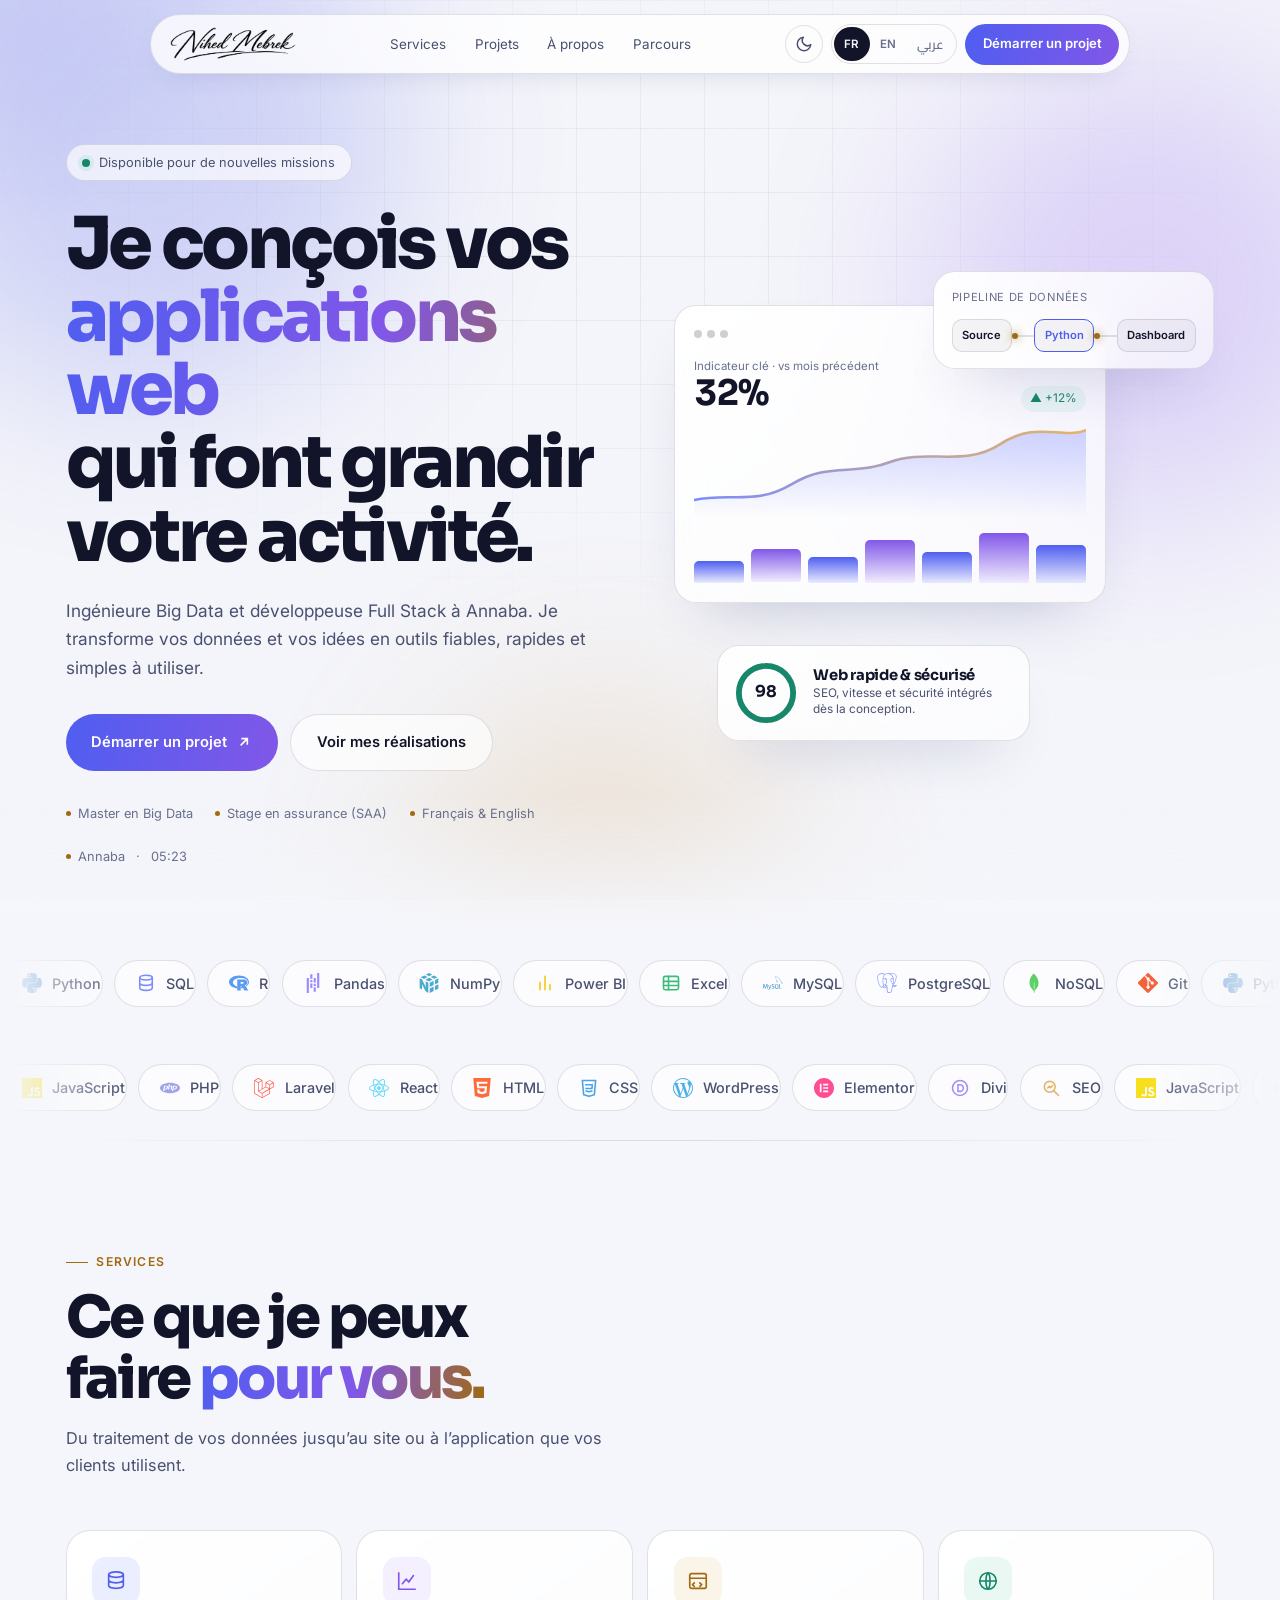
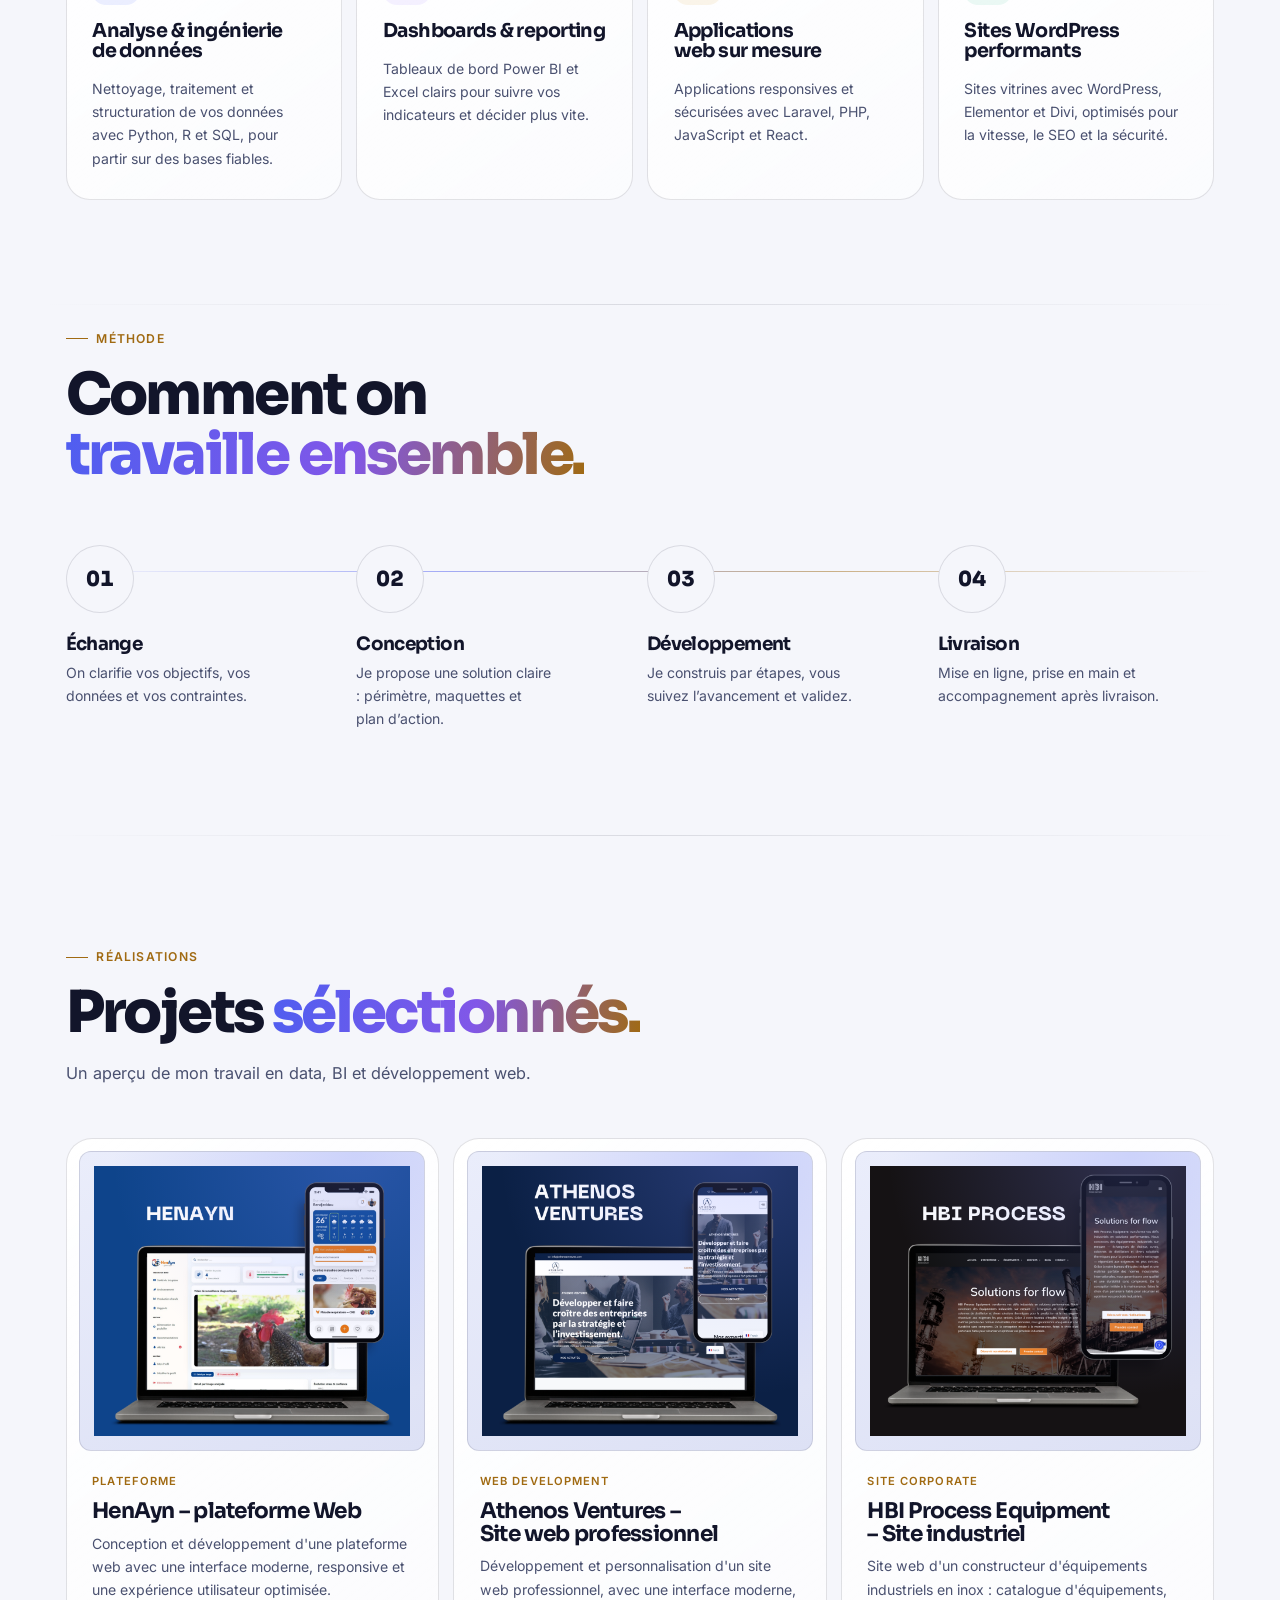
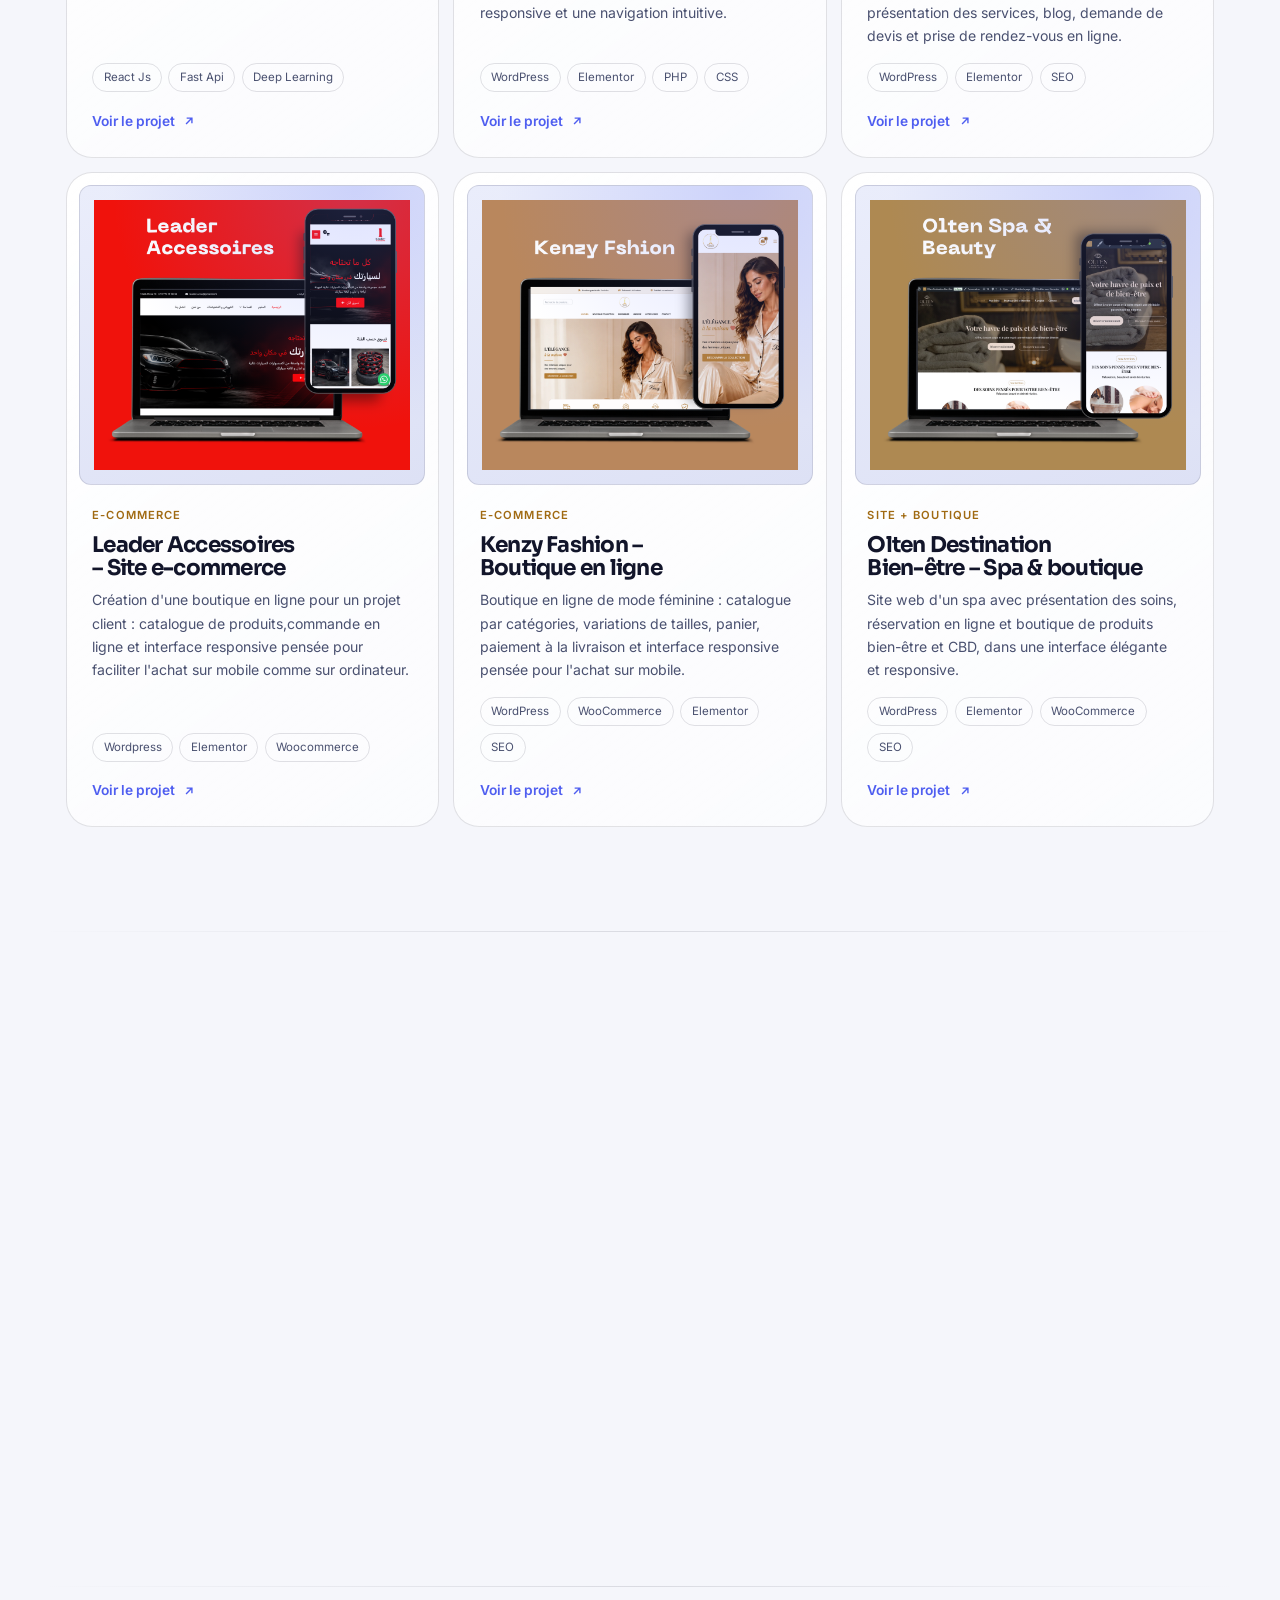
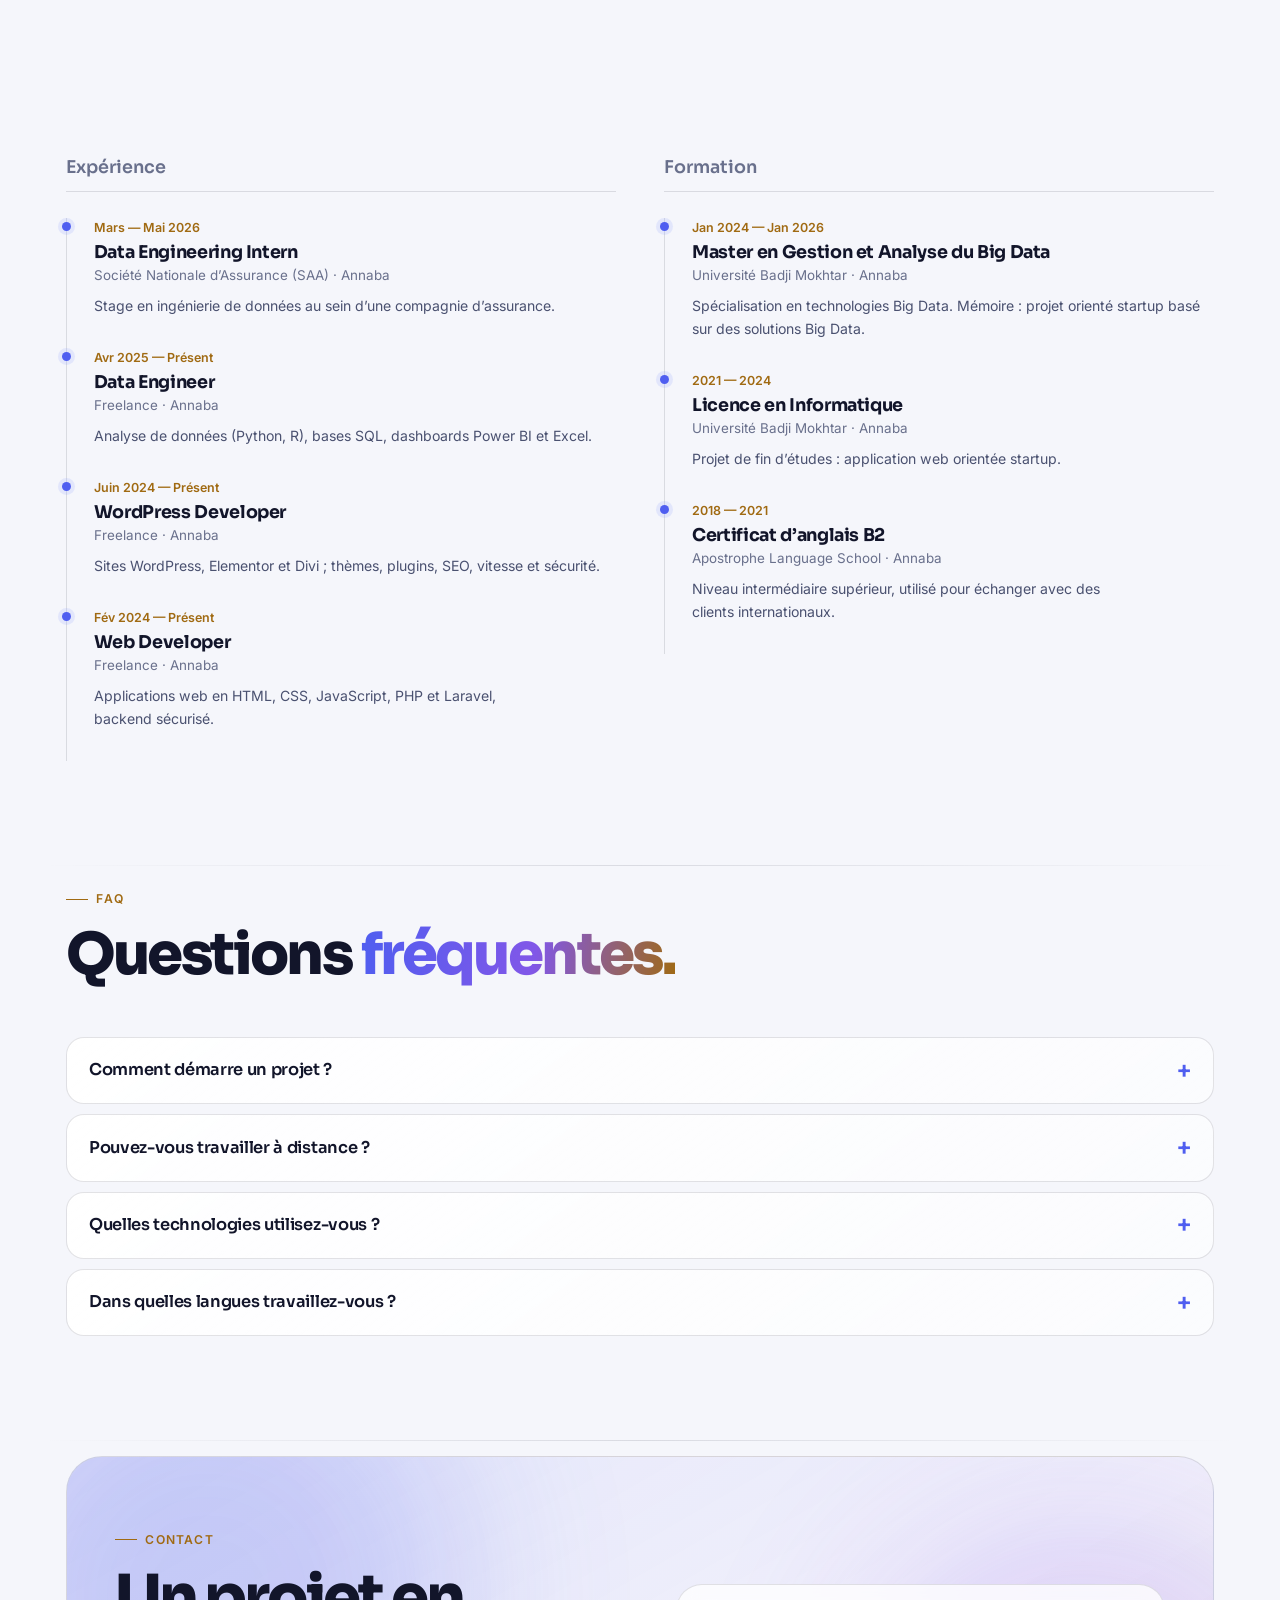
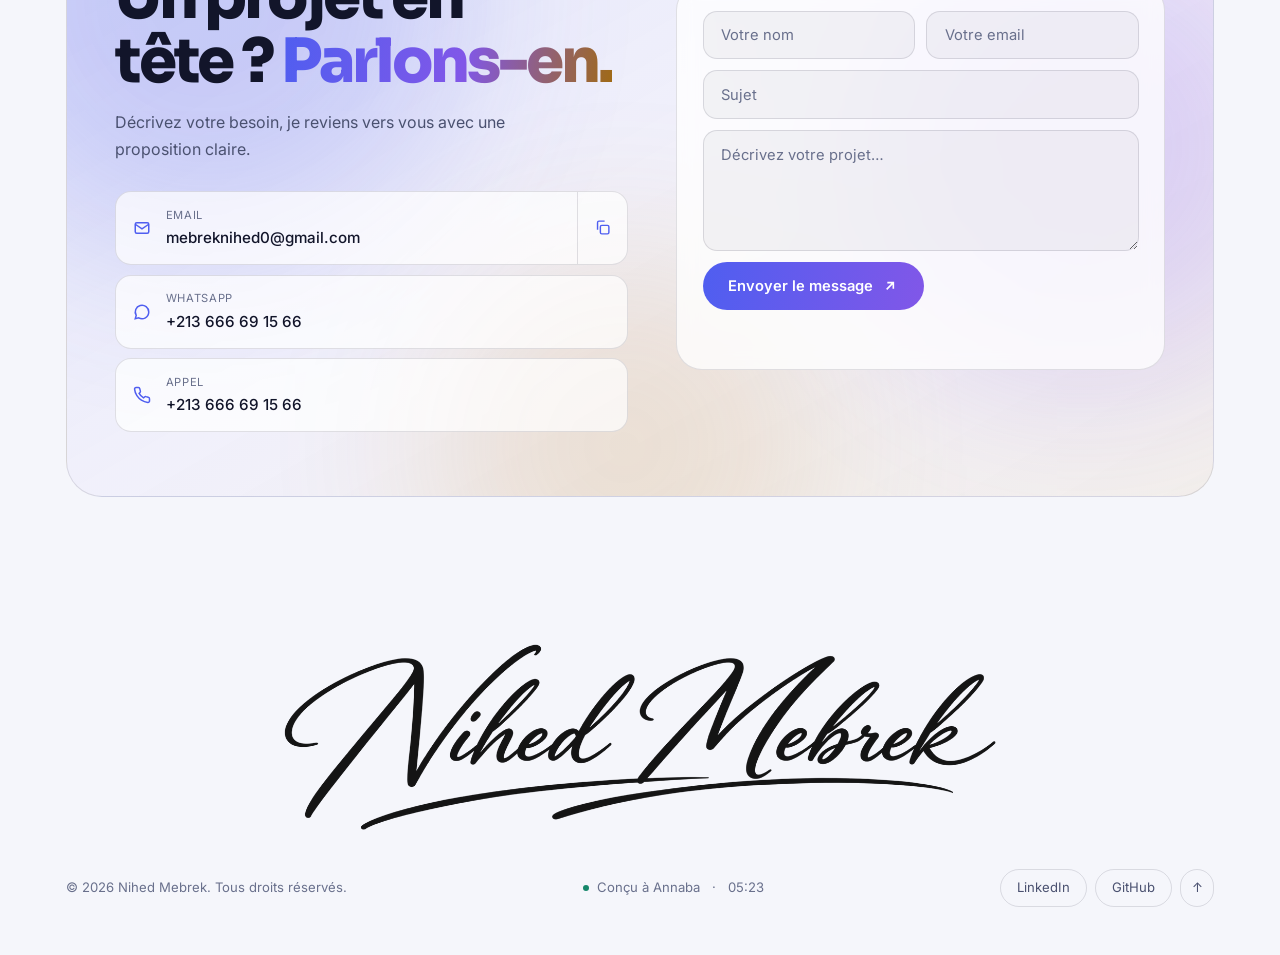
==== portfolio/index.html @ cb6b32fd "Initial commit - Portfolio Nihed Mebrek" ====
<!DOCTYPE html>
<html lang="fr">
<head>
<meta charset="UTF-8">
<meta name="viewport" content="width=device-width, initial-scale=1.0">
<meta name="color-scheme" content="dark light">
<script>
(function(){try{var t=localStorage.getItem('theme');if(!t)t=matchMedia('(prefers-color-scheme: light)').matches?'light':'dark';document.documentElement.dataset.theme=t;}catch(e){document.documentElement.dataset.theme='dark';}})();
</script>

<!-- Couleur de la barre du navigateur mobile (sombre / clair) -->
<meta name="theme-color" content="#090b12" media="(prefers-color-scheme: dark)">
<meta name="theme-color" content="#f5f6fb" media="(prefers-color-scheme: light)">

<!-- SEO -->
<title>Nihed Mebrek — Big Data Engineer & Full Stack Developer</title>
<meta name="description" content="Nihed Mebrek, ingénieure Big Data et développeuse Full Stack à Annaba. Dashboards, analyse de données, applications web et sites WordPress sur mesure.">
<meta name="author" content="Nihed Mebrek">
<meta name="keywords" content="Big Data, Data Engineer, Full Stack Developer, WordPress, Laravel, React, Power BI, Python, SQL, Annaba, Algérie, freelance">
<meta name="robots" content="index, follow, max-image-preview:large">


<!-- Open Graph (Facebook, LinkedIn, WhatsApp) -->
<meta property="og:type" content="website">
<meta property="og:site_name" content="Nihed Mebrek">
<meta property="og:title" content="Nihed Mebrek — Big Data Engineer & Full Stack Developer">
<meta property="og:description" content="Dashboards, analyse de données, applications web et sites WordPress sur mesure.">
<meta property="og:image" content="https://www.votredomaine.com/assets/og-image.jpg">
<meta property="og:image:width" content="1200">
<meta property="og:image:height" content="630">
<meta property="og:image:alt" content="Nihed Mebrek — Big Data Engineer & Full Stack Developer">
<meta property="og:locale" content="fr_FR">
<meta property="og:locale:alternate" content="en_US">
<meta property="og:locale:alternate" content="ar_DZ">

<!-- Twitter / X -->
<meta name="twitter:card" content="summary_large_image">
<meta name="twitter:title" content="Nihed Mebrek — Big Data Engineer & Full Stack Developer">
<meta name="twitter:description" content="Dashboards, analyse de données, applications web et sites WordPress sur mesure.">
<meta name="twitter:image" content="https://www.votredomaine.com/assets/og-image.jpg">

<!-- Mobile -->
<meta name="format-detection" content="telephone=no">
<meta name="apple-mobile-web-app-title" content="Nihed Mebrek">

<!-- Données structurées -->
<script type="application/ld+json">{"@context":"https://schema.org","@type":"Person","name":"Nihed Mebrek","url":"https://www.votredomaine.com/","image":"https://www.votredomaine.com/assets/og-image.jpg","jobTitle":"Big Data Engineer & Full Stack Developer","email":"mebreknihed0@gmail.com","telephone":"+213666691566","address":{"@type":"PostalAddress","addressLocality":"Annaba","addressCountry":"DZ"},"alumniOf":"Badji Mokhtar Annaba University","knowsAbout":["Big Data","Python","SQL","Power BI","Laravel","React","WordPress"],"sameAs":["https://www.linkedin.com/in/VOTRE-PROFIL","https://github.com/VOTRE-PSEUDO"]}</script>

<!-- Polices -->
<link rel="preconnect" href="https://fonts.googleapis.com">
<link rel="preconnect" href="https://fonts.gstatic.com" crossorigin>
<link href="https://fonts.googleapis.com/css2?family=Sora:wght@400;500;600;700;800&family=Inter:wght@400;500;600&family=Cairo:wght@400;500;600;700;800&display=swap" rel="stylesheet">
<link rel="stylesheet" href="css/style.css">
</head>
<body>
<a href="#services" class="skip" data-i18n="skipL">Aller au contenu</a>
<div class="grain"></div>
<div class="cursor-glow" id="glow"></div>
<div class="progress" id="progress"></div>

<!-- NAV -->
<header class="nav">
  <div class="nav-bar">
    <a href="#top" class="brand" aria-label="Nihed Mebrek"><img class="brand-sig" src="assets/signature.png" alt="Nihed Mebrek" width="130" height="35"></a>
    <nav class="links" id="links">
      <a href="#services" data-i18n="nServices">Services</a>
      <a href="#work" data-i18n="nWork">Projets</a>
      <a href="#about" data-i18n="nAbout">À propos</a>
      <a href="#journey" data-i18n="nJourney">Parcours</a>
    </nav>
    <div class="nav-r">
      <button class="theme-btn" id="themeBtn" type="button" aria-label="Changer de thème" data-i18n-aria="themeL">
        <svg class="i-sun" viewBox="0 0 24 24" fill="none" stroke="currentColor" stroke-width="2" stroke-linecap="round"><circle cx="12" cy="12" r="4"/><path d="M12 2v2M12 20v2M4.9 4.9l1.4 1.4M17.7 17.7l1.4 1.4M2 12h2M20 12h2M4.9 19.1l1.4-1.4M17.7 6.3l1.4-1.4"/></svg>
        <svg class="i-moon" viewBox="0 0 24 24" fill="none" stroke="currentColor" stroke-width="2" stroke-linecap="round" stroke-linejoin="round"><path d="M21 12.8A9 9 0 1 1 11.2 3a7 7 0 0 0 9.8 9.8z"/></svg>
      </button>
      <div class="lang"><button id="fr" class="active">FR</button><button id="en">EN</button><button id="ar" lang="ar">عربي</button></div>
      <a href="#contact" class="nav-cta" data-i18n="nCta">Démarrer un projet</a>
      <button class="burger" id="burger" aria-label="Menu" aria-expanded="false"><span></span><span></span></button>
    </div>
  </div>
  <div class="drop" id="drop">
    <a href="#services" data-i18n="nServices">Services</a>
    <a href="#work" data-i18n="nWork">Projets</a>
    <a href="#about" data-i18n="nAbout">À propos</a>
    <a href="#journey" data-i18n="nJourney">Parcours</a>
    <a href="#contact" data-i18n="nCta">Démarrer un projet</a>
    <div class="drop-lang" role="group" aria-label="Langue / Language">
      <button type="button" data-setlang="fr" class="active">Français</button>
      <button type="button" data-setlang="en">English</button>
      <button type="button" data-setlang="ar" lang="ar">العربية</button>
    </div>
  </div>
</header>

<!-- HERO -->
<section class="hero" id="top">
  <div class="aurora"><i></i><i></i><i></i></div>
  <div class="wrap">
    <div class="hero-grid">
      <div>
        <div class="pill"><span class="dot"></span><span data-i18n="pill">Disponible pour de nouvelles missions</span></div>
        <h1 class="hero-title">
          <span data-i18n="h1a">Je conçois vos</span>
          <span class="rot grad"><span id="rotWord">dashboards</span></span>
          <span data-i18n="h1c">qui font grandir votre activité.</span>
        </h1>
        <p class="lead" data-i18n="lead">Ingénieure Big Data et développeuse Full Stack à Annaba. Je transforme vos données et vos idées en outils fiables, rapides et simples à utiliser.</p>
        <div class="btns">
          <a href="#contact" class="btn btn-p"><span data-i18n="cta1">Démarrer un projet</span><svg viewBox="0 0 24 24" fill="none" stroke="currentColor" stroke-width="2.4"><path d="M7 17L17 7M8 7h9v9"/></svg></a>
          <a href="#work" class="btn btn-g" data-i18n="cta2">Voir mes réalisations</a>
        </div>
        <div class="trust"><span data-i18n="tr1">Master en Big Data</span><span data-i18n="tr2">Stage en assurance (SAA)</span><span data-i18n="tr3">Français & English</span><span><span data-i18n="tr4">Annaba</span>&nbsp;·&nbsp;<span class="lt">--:--</span></span></div>
      </div>

      <div class="stage">
        <div class="glass cA">
          <div class="win"><i></i><i></i><i></i><em data-i18n="demo">Aperçu illustratif</em></div>
          <div class="kpi"><div><small data-i18n="kpiL">Indicateur clé · vs mois précédent</small><b><span data-count="32">0</span>%</b></div><span class="up">▲ +12%</span></div>
          <svg class="spark" viewBox="0 0 320 96" preserveAspectRatio="none">
            <defs>
              <linearGradient id="g1" x1="0" x2="1"><stop offset="0" stop-color="#7c8bff"/><stop offset="1" stop-color="#e3b567"/></linearGradient>
              <linearGradient id="g2" x1="0" y1="0" x2="0" y2="1"><stop offset="0" stop-color="#7c8bff" stop-opacity=".35"/><stop offset="1" stop-color="#7c8bff" stop-opacity="0"/></linearGradient>
            </defs>
            <path d="M0,78 C30,70 50,84 80,62 S130,54 160,40 S220,46 250,22 S300,18 320,8 L320,96 L0,96Z" fill="url(#g2)"/>
            <path class="ln" d="M0,78 C30,70 50,84 80,62 S130,54 160,40 S220,46 250,22 S300,18 320,8" fill="none" stroke="url(#g1)" stroke-width="2.5" stroke-linecap="round"/>
          </svg>
          <div class="bars"><span style="--h:40%"></span><span style="--h:62%;animation-delay:.08s"></span><span style="--h:48%;animation-delay:.16s"></span><span style="--h:80%;animation-delay:.24s"></span><span style="--h:58%;animation-delay:.32s"></span><span style="--h:92%;animation-delay:.4s"></span><span style="--h:70%;animation-delay:.48s"></span></div>
        </div>
        <div class="glass cB">
          <div class="cap-t" data-i18n="pipeT">Pipeline de données</div>
          <div class="pipe"><span class="pn">Source</span><span class="lk"></span><span class="pn on">Python</span><span class="lk"></span><span class="pn">Dashboard</span></div>
        </div>
        <div class="glass cC">
          <div class="ring"><svg viewBox="0 0 64 64"><circle class="bg" cx="32" cy="32" r="28"/><circle class="fg" cx="32" cy="32" r="28"/></svg><b>98</b></div>
          <div><h4 data-i18n="webT">Web rapide & sécurisé</h4><p data-i18n="webP">SEO, vitesse et sécurité intégrés dès la conception.</p></div>
        </div>
      </div>
    </div>

  </div>
</section>

<div class="mq" aria-hidden="true"><div class="mq-t">
  <span><img src="assets/icons/python.svg" alt="" width="20" height="20" loading="lazy">Python</span><span><img src="assets/icons/sql.svg" alt="" width="20" height="20" loading="lazy">SQL</span><span><img src="assets/icons/r.svg" alt="" width="20" height="20" loading="lazy">R</span><span><img src="assets/icons/pandas.svg" alt="" width="20" height="20" loading="lazy">Pandas</span><span><img src="assets/icons/numpy.svg" alt="" width="20" height="20" loading="lazy">NumPy</span><span><img src="assets/icons/powerbi.svg" alt="" width="20" height="20" loading="lazy">Power BI</span><span><img src="assets/icons/excel.svg" alt="" width="20" height="20" loading="lazy">Excel</span><span><img src="assets/icons/mysql.svg" alt="" width="20" height="20" loading="lazy">MySQL</span><span><img src="assets/icons/postgresql.svg" alt="" width="20" height="20" loading="lazy">PostgreSQL</span><span><img src="assets/icons/mongodb.svg" alt="" width="20" height="20" loading="lazy">NoSQL</span><span><img src="assets/icons/git.svg" alt="" width="20" height="20" loading="lazy">Git</span>
  <span><img src="assets/icons/python.svg" alt="" width="20" height="20" loading="lazy">Python</span><span><img src="assets/icons/sql.svg" alt="" width="20" height="20" loading="lazy">SQL</span><span><img src="assets/icons/r.svg" alt="" width="20" height="20" loading="lazy">R</span><span><img src="assets/icons/pandas.svg" alt="" width="20" height="20" loading="lazy">Pandas</span><span><img src="assets/icons/numpy.svg" alt="" width="20" height="20" loading="lazy">NumPy</span><span><img src="assets/icons/powerbi.svg" alt="" width="20" height="20" loading="lazy">Power BI</span><span><img src="assets/icons/excel.svg" alt="" width="20" height="20" loading="lazy">Excel</span><span><img src="assets/icons/mysql.svg" alt="" width="20" height="20" loading="lazy">MySQL</span><span><img src="assets/icons/postgresql.svg" alt="" width="20" height="20" loading="lazy">PostgreSQL</span><span><img src="assets/icons/mongodb.svg" alt="" width="20" height="20" loading="lazy">NoSQL</span><span><img src="assets/icons/git.svg" alt="" width="20" height="20" loading="lazy">Git</span>
</div></div>
<div class="mq rev" aria-hidden="true"><div class="mq-t">
  <span><img src="assets/icons/javascript.svg" alt="" width="20" height="20" loading="lazy">JavaScript</span><span><img src="assets/icons/php.svg" alt="" width="20" height="20" loading="lazy">PHP</span><span><img src="assets/icons/laravel.svg" alt="" width="20" height="20" loading="lazy">Laravel</span><span><img src="assets/icons/react.svg" alt="" width="20" height="20" loading="lazy">React</span><span><img src="assets/icons/html5.svg" alt="" width="20" height="20" loading="lazy">HTML</span><span><img src="assets/icons/css3.svg" alt="" width="20" height="20" loading="lazy">CSS</span><span><img src="assets/icons/wordpress.svg" alt="" width="20" height="20" loading="lazy">WordPress</span><span><img src="assets/icons/elementor.svg" alt="" width="20" height="20" loading="lazy">Elementor</span><span><img src="assets/icons/divi.svg" alt="" width="20" height="20" loading="lazy">Divi</span><span><img src="assets/icons/seo.svg" alt="" width="20" height="20" loading="lazy">SEO</span>
  <span><img src="assets/icons/javascript.svg" alt="" width="20" height="20" loading="lazy">JavaScript</span><span><img src="assets/icons/php.svg" alt="" width="20" height="20" loading="lazy">PHP</span><span><img src="assets/icons/laravel.svg" alt="" width="20" height="20" loading="lazy">Laravel</span><span><img src="assets/icons/react.svg" alt="" width="20" height="20" loading="lazy">React</span><span><img src="assets/icons/html5.svg" alt="" width="20" height="20" loading="lazy">HTML</span><span><img src="assets/icons/css3.svg" alt="" width="20" height="20" loading="lazy">CSS</span><span><img src="assets/icons/wordpress.svg" alt="" width="20" height="20" loading="lazy">WordPress</span><span><img src="assets/icons/elementor.svg" alt="" width="20" height="20" loading="lazy">Elementor</span><span><img src="assets/icons/divi.svg" alt="" width="20" height="20" loading="lazy">Divi</span><span><img src="assets/icons/seo.svg" alt="" width="20" height="20" loading="lazy">SEO</span>
</div></div>

<!-- SERVICES -->
<section class="sec" id="services">
  <div class="wrap">
    <div class="head rv">
      <span class="tag" data-i18n="svTag">Services</span>
      <h2 data-i18n-html="svTitle">Ce que je peux faire <span class="grad">pour vous.</span></h2>
      <p data-i18n="svSub">Du traitement de vos données jusqu’au site ou à l’application que vos clients utilisent.</p>
    </div>
    <div class="svc-grid rv">
      <article class="svc tilt" data-tilt>
        <div class="ico"><svg viewBox="0 0 24 24" fill="none" stroke="currentColor" stroke-width="1.8" stroke-linecap="round"><ellipse cx="12" cy="5" rx="8" ry="3"/><path d="M4 5v6c0 1.7 3.6 3 8 3s8-1.3 8-3V5M4 11v6c0 1.7 3.6 3 8 3s8-1.3 8-3v-6"/></svg></div>
        <h3 data-i18n="v1t">Analyse & ingénierie de données</h3>
        <p data-i18n="v1p">Nettoyage, traitement et structuration de vos données avec Python, R et SQL, pour partir sur des bases fiables.</p>
      </article>
      <article class="svc tilt" data-tilt>
        <div class="ico"><svg viewBox="0 0 24 24" fill="none" stroke="currentColor" stroke-width="1.8" stroke-linecap="round"><path d="M3 3v18h18"/><path d="M7 15l4-5 3 3 5-7"/></svg></div>
        <h3 data-i18n="v2t">Dashboards & reporting</h3>
        <p data-i18n="v2p">Tableaux de bord Power BI et Excel clairs pour suivre vos indicateurs et décider plus vite.</p>
      </article>
      <article class="svc tilt" data-tilt>
        <div class="ico"><svg viewBox="0 0 24 24" fill="none" stroke="currentColor" stroke-width="1.8" stroke-linecap="round" stroke-linejoin="round"><rect x="3" y="4" width="18" height="16" rx="2"/><path d="M3 9h18M8 14l-2 2 2 2M14 14l2 2-2 2"/></svg></div>
        <h3 data-i18n="v3t">Applications web sur mesure</h3>
        <p data-i18n="v3p">Applications responsives et sécurisées avec Laravel, PHP, JavaScript et React.</p>
      </article>
      <article class="svc tilt" data-tilt>
        <div class="ico"><svg viewBox="0 0 24 24" fill="none" stroke="currentColor" stroke-width="1.8" stroke-linecap="round"><circle cx="12" cy="12" r="9"/><path d="M3 12h18M12 3c3 3 3 15 0 18M12 3c-3 3-3 15 0 18"/></svg></div>
        <h3 data-i18n="v4t">Sites WordPress performants</h3>
        <p data-i18n="v4p">Sites vitrines avec WordPress, Elementor et Divi, optimisés pour la vitesse, le SEO et la sécurité.</p>
      </article>
    </div>
  </div>
</section>

<!-- PROCESS -->
<section class="sec" style="padding-top:1rem;">
  <div class="wrap">
    <div class="head rv">
      <span class="tag" data-i18n="prTag">Méthode</span>
      <h2 data-i18n-html="prTitle">Comment on <span class="grad">travaille ensemble.</span></h2>
    </div>
    <div class="steps rv">
      <div class="step"><div class="n">01</div><h3 data-i18n="st1t">Échange</h3><p data-i18n="st1p">On clarifie vos objectifs, vos données et vos contraintes.</p></div>
      <div class="step"><div class="n">02</div><h3 data-i18n="st2t">Conception</h3><p data-i18n="st2p">Je propose une solution claire : périmètre, maquettes et plan d’action.</p></div>
      <div class="step"><div class="n">03</div><h3 data-i18n="st3t">Développement</h3><p data-i18n="st3p">Je construis par étapes, vous suivez l’avancement et validez.</p></div>
      <div class="step"><div class="n">04</div><h3 data-i18n="st4t">Livraison</h3><p data-i18n="st4p">Mise en ligne, prise en main et accompagnement après livraison.</p></div>
    </div>
  </div>
</section>


<!-- WORK -->
<section class="sec" id="work">
  <div class="wrap">

    <div class="head rv">
      <span class="tag" data-i18n="wkTag">Réalisations</span>
      <h2 data-i18n-html="wkTitle">
        Projets <span class="grad">sélectionnés.</span>
      </h2>
      <p data-i18n="wkSub">
        Un aperçu de mon travail en data, BI et développement web.
      </p>
    </div>

    <div class="pg rv">

      <!-- PROJECT 1 : HENAYN -->
      <article class="proj tilt" data-tilt>
        <div class="mock project-image">
          <img src="./assets/henayn.png"
              alt="Projet HenAyn - Platefome Web"
              loading="lazy">
        </div>

        <div class="pb">
          <span class="cat">Plateforme</span>
          <h3>HenAyn –  plateforme Web</h3>
          <p>
            Conception et développement d'une plateforme web avec une interface
            moderne, responsive et une expérience utilisateur optimisée.
          </p>
          <div class="tech">
            <span>React Js</span>
            <span>Fast Api</span>
            <span>Deep Learning</span>
            
          </div>
          <a href="#" class="more">
            <span data-i18n="more">Voir le projet</span>
            <svg viewBox="0 0 24 24" fill="none" stroke="currentColor" stroke-width="2.4">
              <path d="M7 17L17 7M8 7h9v9"/>
            </svg>
          </a>
        </div>
      </article>

      
    <!-- PROJECT : ATHENOS VENTURES -->
    <article class="proj tilt" data-tilt>
      <div class="mock project-image">
        <img src="./assets/athenos-ventures.png"
            alt="Athenos Ventures - Site web professionnel"
            loading="lazy">
      </div>

      <div class="pb">
        <span class="cat">Web Development</span>
        <h3>Athenos Ventures – Site web professionnel</h3>
        <p>
          Développement et personnalisation d'un site web professionnel,
          avec une interface moderne, responsive et une navigation intuitive.
        </p>
        <div class="tech">
          <span>WordPress</span>
          <span>Elementor</span>
          <span>PHP</span>
          <span>CSS</span>
        </div>
        <a href="https://www.athenosventures.com/"
          class="more"
          target="_blank"
          rel="noopener noreferrer">
          <span data-i18n="more">Voir le projet</span>
          <svg viewBox="0 0 24 24" fill="none"
              stroke="currentColor" stroke-width="2.4">
            <path d="M7 17L17 7M8 7h9v9"/>
          </svg>
        </a>
      </div>
    </article>

      <!-- PROJECT : HBI PROCESS EQUIPMENT -->
      <article class="proj tilt" data-tilt>
        <div class="mock project-image">
          <img src="./assets/hbiprocess.png"
              alt="HBI Process Equipment - Site web industriel"
              loading="lazy">
        </div>

        <div class="pb">
          <span class="cat">Site corporate</span>
          <h3>HBI Process Equipment – Site industriel</h3>
          <p>
            Site web d'un constructeur d'équipements industriels en inox :
            catalogue d'équipements, présentation des services, blog,
            demande de devis et prise de rendez-vous en ligne.
          </p>
          <div class="tech">
            <span>WordPress</span>
            <span>Elementor</span>
            <span>SEO</span>
          </div>
          <a href="https://hbiprocess.com/"
            class="more"
            target="_blank"
            rel="noopener noreferrer">
            <span data-i18n="more">Voir le projet</span>
            <svg viewBox="0 0 24 24" fill="none" stroke="currentColor" stroke-width="2.4">
              <path d="M7 17L17 7M8 7h9v9"/>
            </svg>
          </a>
        </div>
      </article>

      <!-- PROJECT 3 : Ecommerce -->
      <article class="proj tilt" data-tilt>
        <div class="mock project-image">
          <img src="./assets/leaderaccessoire.png"
               alt="Leader accessoires"
               loading="lazy">
        </div>
        <div class="pb">
          <span class="cat">E-commerce</span>
          <h3 data-i18n="p3t">Leader Accessoires – Site e-commerce</h3>
          <p data-i18n="p3p">
            Création d'une boutique en ligne pour un projet client : catalogue
            de produits,commande en ligne et interface responsive
            pensée pour faciliter l'achat sur mobile comme sur ordinateur.
          </p>
          <div class="tech">
            <span>Wordpress</span>
            <span>Elementor</span>
            <span>Woocommerce</span>
          </div>
          <a href="https://leaderaccessoires.com/" class="more">
            <span data-i18n="more">Voir le projet</span>
            <svg viewBox="0 0 24 24" fill="none" stroke="currentColor" stroke-width="2.4">
              <path d="M7 17L17 7M8 7h9v9"/>
            </svg>
          </a>
        </div>
      </article>

      <!-- PROJECT : KENZY FASHION -->
      <article class="proj tilt" data-tilt>
        <div class="mock project-image">
          <img src="./assets/kenzyfashion.png"
              alt="Kenzy Fashion - Boutique en ligne de mode féminine"
              loading="lazy">
        </div>

        <div class="pb">
          <span class="cat">E-commerce</span>
          <h3>Kenzy Fashion – Boutique en ligne</h3>
          <p>
            Boutique en ligne de mode féminine : catalogue par catégories,
            variations de tailles, panier, paiement à la livraison et
            interface responsive pensée pour l'achat sur mobile.
          </p>
          <div class="tech">
            <span>WordPress</span>
            <span>WooCommerce</span>
            <span>Elementor</span>
            <span>SEO</span>
          </div>
          <a href="https://www.kenzyfashion.com/"
            class="more"
            target="_blank"
            rel="noopener noreferrer">
            <span data-i18n="more">Voir le projet</span>
            <svg viewBox="0 0 24 24" fill="none" stroke="currentColor" stroke-width="2.4">
              <path d="M7 17L17 7M8 7h9v9"/>
            </svg>
          </a>
        </div>
      </article>
      <!-- PROJECT : OLTEN DESTINATION BIEN-ÊTRE -->
      <article class="proj tilt" data-tilt>
        <div class="mock project-image">
          <img src="./assets/oltenspa.png"
              alt="Olten Destination Bien-être - Site web spa et boutique CBD"
              loading="lazy">
        </div>

        <div class="pb">
          <span class="cat">Site + Boutique</span>
          <h3>Olten Destination Bien-être – Spa & boutique</h3>
          <p>
            Site web d'un spa avec présentation des soins, réservation en ligne
            et boutique de produits bien-être et CBD, dans une interface
            élégante et responsive.
          </p>
          <div class="tech">
            <span>WordPress</span>
            <span>Elementor</span>
            <span>WooCommerce</span>
            <span>SEO</span>
          </div>
          <a href="https://olten-destination-bien-être.fr/"
            class="more"
            target="_blank"
            rel="noopener noreferrer">
            <span data-i18n="more">Voir le projet</span>
            <svg viewBox="0 0 24 24" fill="none" stroke="currentColor" stroke-width="2.4">
              <path d="M7 17L17 7M8 7h9v9"/>
            </svg>
          </a>
        </div>
      </article>

    </div>
  </div>
</section>


<!-- WHY / ABOUT -->
<section class="sec" id="about" style="padding-top:1rem;">
  <div class="wrap">
    <div class="head rv">
      <span class="tag" data-i18n="abTag">Pourquoi moi</span>
      <h2 data-i18n-html="abTitle">Une seule personne, <span class="grad">de la donnée au site.</span></h2>
      <p data-i18n="abSub">Je suis Nihed, ingénieure Big Data et développeuse Full Stack. J’aime les projets où la technique sert un vrai besoin.</p>
    </div>
    <div class="why rv">
      <div class="wy tilt" data-tilt><i class="grad">01</i><div><h3 data-i18n="w1t">Double expertise</h3><p data-i18n="w1p">Data et web réunis : pas besoin de coordonner plusieurs prestataires.</p></div></div>
      <div class="wy tilt" data-tilt><i class="grad">02</i><div><h3 data-i18n="w2t">Formation solide</h3><p data-i18n="w2p">Master en gestion et analyse de Big Data, Licence en Informatique.</p></div></div>
      <div class="wy tilt" data-tilt><i class="grad">03</i><div><h3 data-i18n="w3t">Expérience en entreprise</h3><p data-i18n="w3p">Stage en ingénierie de données à la Société Nationale d’Assurance (SAA).</p></div></div>
      <div class="wy tilt" data-tilt><i class="grad">04</i><div><h3 data-i18n="w4t">Échanges simples</h3><p data-i18n="w4p">Communication claire en français et en anglais, du premier échange à la livraison.</p></div></div>
    </div>
  </div>
</section>

<!-- JOURNEY -->
<section class="sec" id="journey" style="padding-top:1rem;">
  <div class="wrap">
    <div class="head rv">
      <span class="tag" data-i18n="jTag">Parcours</span>
      <h2 data-i18n-html="jTitle">Expérience & <span class="grad">formation.</span></h2>
    </div>
    <div class="jr rv">
      <div>
        <h3 data-i18n="gExp">Expérience</h3>
        <div class="it"><div class="w" data-i18n="x0w">Mars — Mai 2026</div><h4>Data Engineering Intern</h4><div class="o">Société Nationale d’Assurance (SAA) · Annaba</div><p data-i18n="x0p">Stage en ingénierie de données au sein d’une compagnie d’assurance.</p></div>
        <div class="it"><div class="w" data-i18n="x1w">Avr 2025 — Présent</div><h4>Data Engineer</h4><div class="o">Freelance · Annaba</div><p data-i18n="x1p">Analyse de données (Python, R), bases SQL, dashboards Power BI et Excel.</p></div>
        <div class="it"><div class="w" data-i18n="x2w">Juin 2024 — Présent</div><h4>WordPress Developer</h4><div class="o">Freelance · Annaba</div><p data-i18n="x2p">Sites WordPress, Elementor et Divi ; thèmes, plugins, SEO, vitesse et sécurité.</p></div>
        <div class="it"><div class="w" data-i18n="x3w">Fév 2024 — Présent</div><h4>Web Developer</h4><div class="o">Freelance · Annaba</div><p data-i18n="x3p">Applications web en HTML, CSS, JavaScript, PHP et Laravel, backend sécurisé.</p></div>
      </div>
      <div>
        <h3 data-i18n="gEdu">Formation</h3>
        <div class="it"><div class="w" data-i18n="e1w">Jan 2024 — Jan 2026</div><h4 data-i18n="e1t">Master en Gestion et Analyse du Big Data</h4><div class="o" data-i18n="uni">Université Badji Mokhtar · Annaba</div><p data-i18n="e1p">Spécialisation en technologies Big Data. Mémoire : projet orienté startup basé sur des solutions Big Data.</p></div>
        <div class="it"><div class="w">2021 — 2024</div><h4 data-i18n="e2t">Licence en Informatique</h4><div class="o" data-i18n="uni">Université Badji Mokhtar · Annaba</div><p data-i18n="e2p">Projet de fin d’études : application web orientée startup.</p></div>
        <div class="it"><div class="w">2018 — 2021</div><h4 data-i18n="e3t">Certificat d’anglais B2</h4><div class="o">Apostrophe Language School · Annaba</div><p data-i18n="e3p">Niveau intermédiaire supérieur, utilisé pour échanger avec des clients internationaux.</p></div>
      </div>
    </div>
  </div>
</section>

<!-- FAQ -->
<section class="sec" id="faq" style="padding-top:1rem;">
  <div class="wrap">
    <div class="head rv">
      <span class="tag" data-i18n="fqTag">FAQ</span>
      <h2 data-i18n-html="fqTitle">Questions <span class="grad">fréquentes.</span></h2>
    </div>
    <div class="faq rv">
      <details class="faq-i"><summary data-i18n="q1">Comment démarre un projet ?</summary><p data-i18n="a1">Par un échange pour comprendre votre besoin, vos données et vos contraintes. Ensuite je vous propose une solution claire et un plan d’action.</p></details>
      <details class="faq-i"><summary data-i18n="q2">Pouvez-vous travailler à distance ?</summary><p data-i18n="a2">Oui. Je suis basée à Annaba et je peux échanger par email, WhatsApp ou appel avec des clients où qu’ils soient.</p></details>
      <details class="faq-i"><summary data-i18n="q3">Quelles technologies utilisez-vous ?</summary><p data-i18n="a3">Python, R, SQL et Power BI pour la data ; Laravel, PHP, JavaScript, React et WordPress pour le web.</p></details>
      <details class="faq-i"><summary data-i18n="q4">Dans quelles langues travaillez-vous ?</summary><p data-i18n="a4">En français et en anglais.</p></details>
    </div>
  </div>
</section>

<!-- CONTACT -->
<section class="sec" id="contact" style="padding-top:1rem;">
  <div class="wrap">
    <div class="cta rv">
      <div class="aurora"><i></i><i></i><i></i></div>
      <div class="cta-in">
        <div>
          <span class="tag" data-i18n="cTag">Contact</span>
          <h2 data-i18n-html="cTitle">Un projet en tête&nbsp;? <span class="grad">Parlons-en.</span></h2>
          <p class="sub" data-i18n="cSub">Décrivez votre besoin, je reviens vers vous avec une proposition claire.</p>
          <div class="ways">
            <div class="way em"><a class="wl" href="mailto:mebreknihed0@gmail.com"><svg viewBox="0 0 24 24" fill="none" stroke="currentColor" stroke-width="2"><rect x="3" y="5" width="18" height="14" rx="2"/><path d="M3 7l9 6 9-6"/></svg><div><small>Email</small><span dir="ltr">mebreknihed0@gmail.com</span></div></a><button type="button" class="cp" id="copyMail" data-i18n-aria="copyL" aria-label="Copier l’email"><svg viewBox="0 0 24 24" fill="none" stroke="currentColor" stroke-width="2"><rect x="9" y="9" width="12" height="12" rx="2"/><path d="M5 15V5a2 2 0 0 1 2-2h8"/></svg></button></div>
            <a class="way" href="https://wa.me/213666691566" target="_blank" rel="noopener"><svg viewBox="0 0 24 24" fill="none" stroke="currentColor" stroke-width="2"><path d="M21 12a9 9 0 0 1-13.4 7.8L3 21l1.3-4.4A9 9 0 1 1 21 12z"/></svg><div><small>WhatsApp</small><span dir="ltr">+213 666 69 15 66</span></div></a>
            <a class="way" href="tel:+213666691566"><svg viewBox="0 0 24 24" fill="none" stroke="currentColor" stroke-width="2"><path d="M22 16.9v3a2 2 0 0 1-2.2 2 19.8 19.8 0 0 1-8.6-3 19.5 19.5 0 0 1-6-6A19.8 19.8 0 0 1 2.1 4.2 2 2 0 0 1 4.1 2h3a2 2 0 0 1 2 1.7c.1 1 .4 1.9.7 2.8a2 2 0 0 1-.5 2.1L8.1 9.9a16 16 0 0 0 6 6l1.3-1.3a2 2 0 0 1 2.1-.4c.9.3 1.8.6 2.8.7a2 2 0 0 1 1.7 2z"/></svg><div><small data-i18n="call">Appel</small><span dir="ltr">+213 666 69 15 66</span></div></a>
          </div>
        </div>
        <form id="form">
          <div class="two"><input type="text" id="fn" required data-i18n-ph="fName" placeholder="Votre nom"><input type="email" id="fe" required data-i18n-ph="fEmail" placeholder="Votre email"></div>
          <input type="text" id="fs" data-i18n-ph="fSubj" placeholder="Sujet">
          <textarea id="fm" rows="5" required data-i18n-ph="fMsg" placeholder="Décrivez votre projet…"></textarea>
          <button type="submit" class="btn btn-p send"><span data-i18n="fSend">Envoyer le message</span><svg viewBox="0 0 24 24" fill="none" stroke="currentColor" stroke-width="2.4"><path d="M7 17L17 7M8 7h9v9"/></svg></button>
          <p class="note" id="note" data-i18n="fNote">Votre application mail s’ouvre pour envoyer le message.</p>
        </form>
      </div>
    </div>
  </div>
</section>

<footer><div class="wrap">
  <img class="wm-sig" src="assets/signature.png" alt="Nihed Mebrek" width="760" height="205" loading="lazy">
  <div class="foot"><span data-i18n="copy">© 2026 Nihed Mebrek. Tous droits réservés.</span><span class="madein"><span data-i18n="made">Conçu à Annaba</span>&nbsp;·&nbsp;<span class="lt">--:--</span></span><div class="soc"><a href="#">LinkedIn</a><a href="#">GitHub</a><a href="#top" class="top" data-i18n-aria="topL" aria-label="Retour en haut">↑</a></div></div>
</div></footer>
<div class="toast" id="toast" role="status" aria-live="polite"></div>

<a href="#contact" class="float-cta" id="floatCta"><i></i><span data-i18n="float">Discutons de votre projet</span></a>

<script src="js/main.js"></script>
</body>
</html>
---- portfolio/css/style.css ----
:root{
    --bg:#090b12;
    --bg2:#0e121c;
    --ink:#eef0f7;
    --soft:#a1a8bd;
    --faint:#646b80;
    --line:rgba(255,255,255,0.09);
    --indigo:#7c8bff;
    --violet:#b69bff;
    --gold:#e3b567;
    --mint:#6fd0b0;
    --glass:linear-gradient(145deg,rgba(255,255,255,0.075),rgba(255,255,255,0.02));
    --display:'Sora',sans-serif;
    --body:'Inter',sans-serif;
    --maxw:1200px;
  }
  *{margin:0;padding:0;box-sizing:border-box;}
  html{scroll-behavior:smooth;scrollbar-width:thin;scrollbar-color:#2a3050 var(--bg);}
  ::-webkit-scrollbar{width:10px;} ::-webkit-scrollbar-track{background:var(--bg);}
  ::-webkit-scrollbar-thumb{background:#262c45;border-radius:10px;border:2px solid var(--bg);}
  ::-webkit-scrollbar-thumb:hover{background:#363e63;}
  body{background:var(--bg);color:var(--ink);font-family:var(--body);line-height:1.65;-webkit-font-smoothing:antialiased;overflow-x:hidden;}
  a{color:inherit;text-decoration:none;}
  button{font-family:inherit;cursor:pointer;background:none;border:none;color:inherit;}
  input,textarea{font-family:inherit;}
  :focus-visible{outline:2px solid var(--indigo);outline-offset:3px;border-radius:6px;}
  ::selection{background:var(--indigo);color:#090b12;}
  h1,h2,h3,h4{font-family:var(--display);letter-spacing:-0.035em;line-height:1.05;font-weight:700;}
  .wrap{max-width:var(--maxw);margin:0 auto;padding:0 1.6rem;position:relative;z-index:3;}
  .grad{background:linear-gradient(100deg,var(--indigo),var(--violet) 55%,var(--gold));-webkit-background-clip:text;background-clip:text;color:transparent;}

  /* atmosphere */
  .grain{position:fixed;inset:0;z-index:2;pointer-events:none;opacity:0.07;mix-blend-mode:overlay;
    background-image:url("data:image/svg+xml;utf8,<svg xmlns='http://www.w3.org/2000/svg' width='160' height='160'><filter id='n'><feTurbulence type='fractalNoise' baseFrequency='.85' numOctaves='2' stitchTiles='stitch'/></filter><rect width='100%' height='100%' filter='url(%23n)'/></svg>");}
  .cursor-glow{position:fixed;top:0;left:0;width:520px;height:520px;margin:-260px 0 0 -260px;border-radius:50%;z-index:1;pointer-events:none;
    background:radial-gradient(circle,rgba(124,139,255,0.16),transparent 62%);will-change:transform;}
  .progress{position:fixed;top:0;left:0;height:2px;width:0;z-index:200;background:linear-gradient(90deg,var(--indigo),var(--gold));}
  .aurora{position:absolute;inset:0;overflow:hidden;z-index:0;pointer-events:none;}
  .aurora i{position:absolute;border-radius:50%;filter:blur(90px);opacity:0.5;animation:drift 18s ease-in-out infinite alternate;}
  .aurora i:nth-child(1){width:520px;height:520px;background:#4b57e8;top:-120px;left:-120px;}
  .aurora i:nth-child(2){width:460px;height:460px;background:#8a5cf0;top:60px;right:-100px;animation-delay:-6s;}
  .aurora i:nth-child(3){width:380px;height:380px;background:#c98f3a;opacity:0.28;bottom:-140px;left:32%;animation-delay:-11s;}
  @keyframes drift{to{transform:translate(70px,50px) scale(1.15);}}

  .rv{opacity:0;transform:translateY(26px);transition:opacity .8s ease,transform .8s cubic-bezier(.2,.7,.2,1);}
  .rv.in{opacity:1;transform:none;}

  /* nav */
  .nav{position:fixed;top:14px;left:50%;transform:translateX(-50%);width:min(980px,calc(100% - 26px));z-index:100;}
  .nav-bar{display:flex;align-items:center;justify-content:space-between;gap:1rem;padding:0.55rem 0.6rem 0.55rem 1.2rem;border-radius:999px;
    background:rgba(14,18,28,0.7);backdrop-filter:blur(16px);-webkit-backdrop-filter:blur(16px);border:1px solid var(--line);}
  .brand{font-family:var(--display);font-weight:800;font-size:1.05rem;letter-spacing:-0.03em;display:flex;align-items:center;gap:0.55rem;}
  .brand b{width:30px;height:30px;border-radius:9px;background:linear-gradient(135deg,var(--indigo),var(--violet));display:inline-flex;align-items:center;justify-content:center;font-size:0.78rem;color:#090b12;}
  .links{display:flex;gap:0.1rem;}
  .links a{font-size:0.84rem;color:var(--soft);padding:0.5rem 0.85rem;border-radius:999px;transition:color .2s,background .2s;}
  .links a:hover{color:var(--ink);}
  .links a.active{color:var(--ink);background:rgba(255,255,255,0.08);}
  .nav-r{display:flex;align-items:center;gap:0.5rem;}
  .lang{display:flex;border:1px solid var(--line);border-radius:999px;padding:2px;}
  .lang button{font-size:0.72rem;font-weight:600;padding:0.32rem 0.65rem;border-radius:999px;color:var(--faint);}
  .lang button.active{background:var(--ink);color:var(--bg);}
  .nav-cta{font-size:0.82rem;font-weight:600;padding:0.6rem 1.1rem;border-radius:999px;background:linear-gradient(100deg,var(--indigo),var(--violet));color:#090b12;transition:transform .2s,box-shadow .2s,translate .25s ease-out;}
  .nav-cta:hover{transform:translateY(-1px);box-shadow:0 10px 26px -8px rgba(124,139,255,0.7);}
  .burger{display:none;width:38px;height:38px;border-radius:50%;border:1px solid var(--line);position:relative;}
  .burger span{position:absolute;left:11px;right:11px;height:2px;background:var(--ink);transition:transform .25s;}
  .burger span:nth-child(1){top:14px;} .burger span:nth-child(2){top:21px;}
  .burger.open span:nth-child(1){transform:translateY(3.5px) rotate(45deg);}
  .burger.open span:nth-child(2){transform:translateY(-3.5px) rotate(-45deg);}
  .drop{display:none;margin-top:8px;padding:0.6rem;border-radius:22px;background:rgba(14,18,28,0.95);backdrop-filter:blur(16px);border:1px solid var(--line);}
  .drop.open{display:block;}
  .drop a{display:block;font-family:var(--display);font-weight:600;font-size:1.15rem;padding:0.8rem 1rem;border-radius:14px;color:var(--soft);}
  .drop a:hover{background:rgba(255,255,255,0.06);color:var(--ink);}

  /* hero */
  .hero{position:relative;padding:9rem 0 4rem;overflow:hidden;}
  .hero-grid{display:grid;grid-template-columns:1.05fr 1fr;gap:2.5rem;align-items:center;}
  .pill{display:inline-flex;align-items:center;gap:0.6rem;font-size:0.8rem;color:var(--soft);padding:0.45rem 0.95rem;border:1px solid var(--line);border-radius:999px;background:rgba(255,255,255,0.03);margin-bottom:1.6rem;}
  .pill .dot{width:8px;height:8px;border-radius:50%;background:var(--mint);box-shadow:0 0 0 4px rgba(111,208,176,0.18);animation:pulse 2s infinite;}
  @keyframes pulse{50%{opacity:.35;}}
  h1.hero-title{font-size:clamp(2.5rem,5.6vw,4.6rem);font-weight:800;letter-spacing:-0.05em;line-height:1.02;margin-bottom:1.5rem;}
  .rot{display:block;min-height:1.1em;}
  .rot span{display:inline-block;animation:wordIn .55s cubic-bezier(.2,.7,.2,1);}
  @keyframes wordIn{from{opacity:0;transform:translateY(40%);filter:blur(6px);}to{opacity:1;transform:none;filter:blur(0);}}
  .lead{color:var(--soft);font-size:1.08rem;max-width:50ch;margin-bottom:2rem;}
  .btns{display:flex;gap:0.8rem;flex-wrap:wrap;margin-bottom:2rem;}
  .btn{display:inline-flex;align-items:center;gap:0.55rem;padding:0.95rem 1.6rem;border-radius:999px;font-weight:600;font-size:0.92rem;position:relative;overflow:hidden;transition:transform .2s,box-shadow .2s,border-color .2s,background .2s,translate .25s ease-out;}
  .btn:hover{transform:translateY(-2px);}
  .btn-p{background:linear-gradient(100deg,var(--indigo),var(--violet));color:#090b12;}
  .btn-p:hover{box-shadow:0 14px 34px -10px rgba(124,139,255,0.75);}
  .btn-g{border:1px solid var(--line);background:rgba(255,255,255,0.03);}
  .btn-g:hover{border-color:var(--indigo);background:rgba(124,139,255,0.1);}
  .btn svg{width:16px;height:16px;}
  .trust{display:flex;gap:1.4rem;flex-wrap:wrap;font-size:0.8rem;color:var(--faint);}
  .trust>span{display:inline-flex;align-items:center;gap:0.45rem;}
  .trust>span::before{content:'';width:5px;height:5px;border-radius:50%;background:var(--gold);}

  .stage{position:relative;height:470px;}
  .glass{background:var(--glass);border:1px solid var(--line);border-radius:22px;backdrop-filter:blur(14px);-webkit-backdrop-filter:blur(14px);box-shadow:0 30px 60px -30px rgba(0,0,0,0.7);}
  .cA{position:absolute;left:0;top:34px;width:80%;padding:1.2rem;animation:float 7s ease-in-out infinite;}
  .cB{position:absolute;right:0;top:0;width:52%;padding:1rem 1.1rem;animation:float 6s ease-in-out -2s infinite;}
  .cC{position:absolute;left:8%;bottom:0;width:58%;padding:1rem 1.1rem;display:flex;align-items:center;gap:1rem;animation:float 8s ease-in-out -4s infinite;}
  @keyframes float{50%{transform:translateY(-12px);}}
  .win{display:flex;gap:5px;margin-bottom:0.9rem;align-items:center;}
  .win i{width:8px;height:8px;border-radius:50%;background:rgba(255,255,255,0.18);}
  .win em{margin-left:auto;font-style:normal;font-size:0.66rem;color:var(--faint);letter-spacing:0.06em;text-transform:uppercase;}
  .kpi{display:flex;align-items:flex-end;justify-content:space-between;gap:1rem;margin-bottom:0.6rem;}
  .kpi small{display:block;font-size:0.72rem;color:var(--faint);}
  .kpi b{font-family:var(--display);font-size:2.2rem;letter-spacing:-0.05em;line-height:1;}
  .kpi .up{font-size:0.74rem;color:var(--mint);background:rgba(111,208,176,0.12);padding:0.2rem 0.55rem;border-radius:999px;}
  .spark{width:100%;height:96px;display:block;}
  .spark .ln{stroke-dasharray:520;stroke-dashoffset:520;animation:draw 2.6s .4s ease forwards;}
  @keyframes draw{to{stroke-dashoffset:0;}}
  .bars{display:flex;align-items:flex-end;gap:7px;height:54px;margin-top:0.7rem;}
  .bars span{flex:1;border-radius:5px 5px 2px 2px;background:linear-gradient(180deg,var(--indigo),rgba(124,139,255,0.15));height:var(--h);transform-origin:bottom;animation:grow 1.2s cubic-bezier(.2,.7,.2,1) both;}
  .bars span:nth-child(even){background:linear-gradient(180deg,var(--violet),rgba(182,155,255,0.15));}
  @keyframes grow{from{transform:scaleY(0.05);}}
  .cap-t{font-size:0.7rem;color:var(--faint);letter-spacing:0.06em;text-transform:uppercase;margin-bottom:0.8rem;}
  .pipe{display:flex;align-items:center;}
  .pn{font-size:0.7rem;font-weight:600;padding:0.4rem 0.6rem;border-radius:10px;border:1px solid var(--line);background:rgba(255,255,255,0.04);white-space:nowrap;}
  .pn.on{border-color:var(--indigo);color:var(--indigo);}
  .lk{flex:1;height:2px;background:var(--line);position:relative;min-width:12px;}
  .lk::after{content:'';position:absolute;top:-2px;left:0;width:6px;height:6px;border-radius:50%;background:var(--gold);box-shadow:0 0 10px var(--gold);animation:run 2.2s linear infinite;}
  .lk:nth-of-type(2)::after{animation-delay:-1.1s;}
  @keyframes run{from{left:0;opacity:0;}15%{opacity:1;}85%{opacity:1;}to{left:calc(100% - 6px);opacity:0;}}
  .ring{width:62px;height:62px;flex-shrink:0;position:relative;}
  .ring svg{width:100%;height:100%;transform:rotate(-90deg);}
  .ring circle{fill:none;stroke-width:6;}
  .ring .bg{stroke:var(--line);}
  .ring .fg{stroke:var(--mint);stroke-linecap:round;stroke-dasharray:176;stroke-dashoffset:176;animation:ringIn 2s .8s ease forwards;}
  @keyframes ringIn{to{stroke-dashoffset:4;}}
  .ring b{position:absolute;inset:0;display:flex;align-items:center;justify-content:center;font-family:var(--display);font-size:1rem;}
  .cC h4{font-size:0.92rem;letter-spacing:-0.02em;margin-bottom:0.15rem;}
  .cC p{font-size:0.74rem;color:var(--soft);line-height:1.35;}
  .stage-cap{position:absolute;right:0;bottom:-4px;font-size:0.66rem;color:var(--faint);}

  /* marquee */
  .mq{overflow:hidden;white-space:nowrap;padding:1.8rem 0;position:relative;z-index:3;mask-image:linear-gradient(90deg,transparent,#000 10%,#000 90%,transparent);-webkit-mask-image:linear-gradient(90deg,transparent,#000 10%,#000 90%,transparent);}
  .mq-t{display:inline-flex;gap:0.7rem;animation:mq 38s linear infinite;padding-right:0.7rem;}
  .mq.rev .mq-t{animation-direction:reverse;animation-duration:44s;}
  .mq-t span{font-size:0.9rem;font-weight:500;padding:0.65rem 1.3rem;border:1px solid var(--line);border-radius:999px;background:rgba(255,255,255,0.03);color:var(--soft);}
  @keyframes mq{to{transform:translateX(-50%);}}

  /* sections */
  .sec{padding:6.5rem 0;position:relative;}
  .head{max-width:760px;margin-bottom:3.2rem;}
  .tag{display:inline-flex;align-items:center;gap:0.55rem;font-size:0.76rem;font-weight:600;letter-spacing:0.1em;text-transform:uppercase;color:var(--gold);margin-bottom:1rem;}
  .tag::before{content:'';width:22px;height:1px;background:var(--gold);}
  .head h2{font-size:clamp(2rem,4.6vw,3.6rem);font-weight:800;letter-spacing:-0.045em;margin-bottom:1rem;}
  .head p{color:var(--soft);font-size:1.02rem;max-width:56ch;}

  .tilt{position:relative;transition:transform .18s ease-out,border-color .3s;transform-style:preserve-3d;}
  .tilt::before{content:'';position:absolute;inset:0;border-radius:inherit;pointer-events:none;opacity:0;transition:opacity .3s;
    background:radial-gradient(340px circle at var(--mx,50%) var(--my,0%),rgba(124,139,255,0.18),transparent 62%);}
  .tilt:hover::before{opacity:1;}
  .tilt:hover{border-color:rgba(124,139,255,0.45);}

  /* services */
  .svc-grid{display:grid;grid-template-columns:repeat(4,1fr);gap:14px;}
  .svc{padding:1.6rem;border-radius:24px;background:var(--glass);border:1px solid var(--line);display:flex;flex-direction:column;gap:1rem;min-height:270px;}
  .ico{width:48px;height:48px;border-radius:14px;display:flex;align-items:center;justify-content:center;background:rgba(124,139,255,0.14);color:var(--indigo);}
  .svc:nth-child(2) .ico{background:rgba(182,155,255,0.14);color:var(--violet);}
  .svc:nth-child(3) .ico{background:rgba(227,181,103,0.14);color:var(--gold);}
  .svc:nth-child(4) .ico{background:rgba(111,208,176,0.14);color:var(--mint);}
  .ico svg{width:22px;height:22px;}
  .svc h3{font-size:1.2rem;letter-spacing:-0.03em;}
  .svc p{font-size:0.88rem;color:var(--soft);flex:1;}
  /* process */
  .steps{display:grid;grid-template-columns:repeat(4,1fr);gap:14px;position:relative;}
  .steps::before{content:'';position:absolute;left:0;right:0;top:34px;height:1px;background:linear-gradient(90deg,transparent,var(--indigo),var(--gold),transparent);opacity:0.5;}
  .step{position:relative;padding-top:0.5rem;}
  .step .n{width:68px;height:68px;border-radius:50%;background:var(--bg);border:1px solid var(--line);display:flex;align-items:center;justify-content:center;font-family:var(--display);font-weight:800;font-size:1.3rem;position:relative;z-index:2;margin-bottom:1.3rem;transition:border-color .3s,box-shadow .3s;}
  .step:hover .n{border-color:var(--indigo);box-shadow:0 0 0 6px rgba(124,139,255,0.12);}
  .step h3{font-size:1.15rem;margin-bottom:0.5rem;}
  .step p{font-size:0.88rem;color:var(--soft);max-width:26ch;}

  /* work */
  .pg{display:grid;grid-template-columns:repeat(3,1fr);gap:14px;}
  .proj{border-radius:26px;background:var(--glass);border:1px solid var(--line);padding:0.8rem 0.8rem 1.5rem;display:flex;flex-direction:column;}
  .proj.w2{grid-column:span 2;}
  .mock{height:200px;border-radius:18px;background:linear-gradient(160deg,#141a2b,#0d111c);border:1px solid var(--line);position:relative;overflow:hidden;margin-bottom:1.3rem;padding:14px;}
  .mock::after{content:'';position:absolute;inset:0;background:radial-gradient(circle at 80% 0%,var(--mg,rgba(124,139,255,0.25)),transparent 60%);pointer-events:none;}
  .pb{padding:0 0.8rem;display:flex;flex-direction:column;flex:1;}
  .pb .cat{font-size:0.7rem;font-weight:600;letter-spacing:0.1em;text-transform:uppercase;color:var(--gold);margin-bottom:0.6rem;}
  .pb h3{font-size:1.35rem;margin-bottom:0.55rem;}
  .pb p{font-size:0.88rem;color:var(--soft);margin-bottom:1rem;flex:1;}
  .tech{display:flex;flex-wrap:wrap;gap:0.4rem;margin-bottom:1.1rem;}
  .tech span{font-size:0.72rem;padding:0.25rem 0.65rem;border-radius:999px;border:1px solid var(--line);color:var(--soft);}
  .more{font-size:0.86rem;font-weight:600;display:inline-flex;align-items:center;gap:0.45rem;color:var(--indigo);}
  .more svg{width:14px;height:14px;transition:transform .25s;}
  .proj:hover .more svg{transform:translate(3px,-3px);}
  /* mock: line */
  .mk-line svg{width:100%;height:100%;position:relative;z-index:1;}
  .mk-line .ln{stroke-dasharray:600;stroke-dashoffset:600;transition:stroke-dashoffset 2s ease .3s;}
  .in .mk-line .ln{stroke-dashoffset:0;}
  /* mock: bars + donut */
  .mk-bi{display:flex;gap:14px;align-items:flex-end;}
  .mk-bi .bs{flex:1;display:flex;align-items:flex-end;gap:7px;height:100%;position:relative;z-index:1;}
  .mk-bi .bs span{flex:1;border-radius:5px 5px 2px 2px;background:linear-gradient(180deg,var(--gold),rgba(227,181,103,0.1));height:0;transition:height 1.1s cubic-bezier(.2,.7,.2,1);}
  .in .mk-bi .bs span{height:var(--h);}
  .mk-bi svg{width:84px;height:84px;flex-shrink:0;position:relative;z-index:1;align-self:center;transform:rotate(-90deg);}
  /* mock: table */
  .mk-tb{display:grid;grid-template-columns:1fr 1.2fr 0.8fr;gap:6px;align-content:start;}
  .mk-tb i{height:18px;border-radius:5px;background:rgba(255,255,255,0.06);position:relative;z-index:1;}
  .mk-tb i.h{background:rgba(111,208,176,0.25);height:20px;}
  .mk-tb i.k{background:rgba(124,139,255,0.3);}
  /* mock: browser */
  .br{height:100%;border-radius:10px;border:1px solid var(--line);background:rgba(255,255,255,0.03);position:relative;z-index:1;overflow:hidden;display:flex;flex-direction:column;}
  .br-t{display:flex;gap:4px;padding:7px 9px;border-bottom:1px solid var(--line);}
  .br-t i{width:6px;height:6px;border-radius:50%;background:rgba(255,255,255,0.2);}
  .br-b{flex:1;padding:9px;display:grid;gap:7px;}
  .br-b div{border-radius:6px;background:rgba(255,255,255,0.07);}
  .app .br-b{grid-template-columns:0.5fr 1.5fr;grid-template-rows:1fr 1fr;}
  .app .br-b div:first-child{grid-row:1/3;background:rgba(124,139,255,0.2);}
  .site .br-b{grid-template-columns:1fr 1fr 1fr;grid-template-rows:1.3fr 0.8fr;}
  .site .br-b div:first-child{grid-column:1/4;background:linear-gradient(100deg,rgba(124,139,255,0.35),rgba(182,155,255,0.25));}
  .ui .br-b{grid-template-columns:1fr 1fr;grid-template-rows:0.6fr 1fr;}
  .ui .br-b div:first-child{grid-column:1/3;background:rgba(227,181,103,0.22);}

  /* why */
  .why{display:grid;grid-template-columns:repeat(4,1fr);gap:14px;}
  .wy{padding:1.6rem;border-radius:24px;border:1px solid var(--line);background:var(--glass);min-height:240px;display:flex;flex-direction:column;justify-content:space-between;gap:2rem;}
  .wy i{font-style:normal;font-family:var(--display);font-weight:800;font-size:2.6rem;letter-spacing:-0.06em;}
  .wy h3{font-size:1.1rem;margin-bottom:0.5rem;}
  .wy p{font-size:0.86rem;color:var(--soft);}

  /* journey */
  .jr{display:grid;grid-template-columns:1fr 1fr;gap:3rem;}
  .jr h3{font-size:1.1rem;color:var(--faint);font-weight:600;letter-spacing:0;margin-bottom:1.6rem;padding-bottom:0.9rem;border-bottom:1px solid var(--line);}
  .it{position:relative;padding:0 0 1.9rem 1.7rem;border-left:1px solid var(--line);}
  .it::before{content:'';position:absolute;left:-5px;top:4px;width:9px;height:9px;border-radius:50%;background:var(--indigo);box-shadow:0 0 0 4px rgba(124,139,255,0.15);}
  .it .w{font-size:0.78rem;font-weight:600;color:var(--gold);}
  .it h4{font-size:1.1rem;margin:0.3rem 0 0.15rem;letter-spacing:-0.02em;}
  .it .o{font-size:0.84rem;color:var(--faint);margin-bottom:0.5rem;}
  .it p{font-size:0.88rem;color:var(--soft);}

  /* contact */
  .cta{position:relative;border-radius:36px;border:1px solid var(--line);padding:4rem 3rem;overflow:hidden;background:linear-gradient(150deg,rgba(124,139,255,0.14),rgba(182,155,255,0.06) 50%,rgba(227,181,103,0.1));}
  .cta .aurora i{opacity:0.3;}
  .cta-in{position:relative;z-index:2;display:grid;grid-template-columns:1.05fr 1fr;gap:3rem;align-items:center;}
  .cta h2{font-size:clamp(2.1rem,4.8vw,3.8rem);font-weight:800;letter-spacing:-0.05em;margin-bottom:1rem;}
  .cta p.sub{color:var(--soft);margin-bottom:1.8rem;max-width:44ch;}
  .ways{display:flex;flex-direction:column;gap:0.6rem;}
  .way{display:flex;align-items:center;gap:0.9rem;padding:0.85rem 1.1rem;border:1px solid var(--line);border-radius:16px;background:rgba(9,11,18,0.5);transition:border-color .25s,transform .25s;}
  .way:hover{border-color:var(--indigo);transform:translateX(5px);}
  .way svg{width:18px;height:18px;color:var(--indigo);flex-shrink:0;}
  .way small{display:block;font-size:0.7rem;color:var(--faint);letter-spacing:0.06em;text-transform:uppercase;}
  .way span{font-size:0.95rem;font-weight:500;word-break:break-all;}
  form{display:flex;flex-direction:column;gap:11px;padding:1.6rem;border-radius:26px;background:rgba(9,11,18,0.6);border:1px solid var(--line);backdrop-filter:blur(10px);}
  .two{display:grid;grid-template-columns:1fr 1fr;gap:11px;}
  form input,form textarea{width:100%;background:rgba(255,255,255,0.04);border:1px solid var(--line);border-radius:14px;padding:0.9rem 1.1rem;color:var(--ink);font-size:0.92rem;resize:vertical;transition:border-color .2s,background .2s;}
  form input::placeholder,form textarea::placeholder{color:var(--faint);}
  form input:focus,form textarea:focus{outline:none;border-color:var(--indigo);background:rgba(124,139,255,0.08);}
  .send{align-self:flex-start;}
  .note{font-size:0.82rem;color:var(--mint);opacity:0;transition:opacity .3s;}
  .note.show{opacity:1;}
  footer{padding:2.4rem 0 3rem;position:relative;z-index:3;}
  .foot{display:flex;justify-content:space-between;align-items:center;gap:1rem;flex-wrap:wrap;font-size:0.82rem;color:var(--faint);}
  .soc{display:flex;gap:0.5rem;}
  .soc a{padding:0.45rem 1rem;border:1px solid var(--line);border-radius:999px;color:var(--soft);transition:border-color .2s,color .2s;}
  .soc a:hover{border-color:var(--indigo);color:var(--ink);}

  .float-cta{position:fixed;right:18px;bottom:18px;z-index:90;display:inline-flex;align-items:center;gap:0.6rem;padding:0.85rem 1.3rem;border-radius:999px;font-weight:600;font-size:0.86rem;
    background:linear-gradient(100deg,var(--indigo),var(--violet));color:#090b12;box-shadow:0 14px 36px -10px rgba(124,139,255,0.7);
    opacity:0;transform:translateY(16px);pointer-events:none;transition:opacity .3s,transform .3s;}
  .float-cta.show{opacity:1;transform:none;pointer-events:auto;}
  .float-cta i{width:8px;height:8px;border-radius:50%;background:#090b12;animation:pulse 2s infinite;}


  /* ===== detail polish ===== */
  h1,h2,h3{text-wrap:balance;} p{text-wrap:pretty;}
  section[id]{scroll-margin-top:60px;}
  .kpi b,.stat b,.wy i,.step .n{font-variant-numeric:tabular-nums;}
  .skip{position:fixed;left:14px;top:-70px;z-index:300;background:var(--ink);color:var(--bg);padding:0.65rem 1.1rem;border-radius:12px;font-weight:600;font-size:0.86rem;transition:top .2s;}
  .skip:focus{top:14px;}
  .hero::before{content:'';position:absolute;inset:0;z-index:0;pointer-events:none;opacity:0.55;
    background-image:linear-gradient(var(--line) 1px,transparent 1px),linear-gradient(90deg,var(--line) 1px,transparent 1px);background-size:64px 64px;
    -webkit-mask-image:radial-gradient(ellipse 70% 60% at 50% 25%,#000,transparent 75%);mask-image:radial-gradient(ellipse 70% 60% at 50% 25%,#000,transparent 75%);}
  .sec::before{content:'';position:absolute;top:0;left:50%;transform:translateX(-50%);width:min(var(--maxw),calc(100% - 3.2rem));height:1px;background:linear-gradient(90deg,transparent,var(--line),transparent);}
  .btn-p::after{content:'';position:absolute;top:0;left:-120%;width:55%;height:100%;background:linear-gradient(100deg,transparent,rgba(255,255,255,0.5),transparent);transform:skewX(-20deg);transition:left .7s ease;pointer-events:none;}
  .btn-p:hover::after{left:150%;}
  .tilt::after{content:'';position:absolute;inset:0;border-radius:inherit;padding:1px;pointer-events:none;opacity:0;transition:opacity .35s;
    background:linear-gradient(135deg,rgba(124,139,255,0.9),rgba(182,155,255,0) 42%,rgba(227,181,103,0.8));
    -webkit-mask:linear-gradient(#000 0 0) content-box,linear-gradient(#000 0 0);-webkit-mask-composite:xor;mask:linear-gradient(#000 0 0) content-box exclude,linear-gradient(#000 0 0);}
  .tilt:hover::after{opacity:1;}
  .stage .glass{translate:calc(var(--px,0)*var(--d,1)*10px) calc(var(--py,0)*var(--d,1)*8px);transition:translate .35s ease-out;}
  .cA{--d:1;} .cB{--d:-1.7;} .cC{--d:2;}
  .mq:hover .mq-t{animation-play-state:paused;}
  .mq-t span{display:inline-flex;align-items:center;gap:0.65rem;transition:color .2s,border-color .2s,background .2s;}
  .mq-t img{width:20px;height:20px;flex-shrink:0;}
  .mq-t span:hover{color:var(--ink);border-color:var(--indigo);background:rgba(124,139,255,0.12);}
  @keyframes rise{from{opacity:0;transform:translateY(30px);}}
  .in>.svc,.in>.step,.in>.wy,.in>.proj,.faq.in>.faq-i{animation:rise .85s cubic-bezier(.2,.7,.2,1) backwards;animation-delay:calc(var(--i,0)*90ms + 120ms);}
  .rv>:nth-child(2){--i:1;} .rv>:nth-child(3){--i:2;} .rv>:nth-child(4){--i:3;} .rv>:nth-child(5){--i:4;} .rv>:nth-child(6){--i:5;} .rv>:nth-child(7){--i:6;}

  .faq{max-width:none;width:100%;display:flex;flex-direction:column;gap:10px;}
  .faq-i{border:1px solid var(--line);border-radius:18px;background:var(--glass);padding:0 1.4rem;transition:border-color .3s,background .3s;}
  .faq-i:hover{border-color:rgba(124,139,255,0.3);}
  .faq-i[open]{border-color:rgba(124,139,255,0.5);background:linear-gradient(145deg,rgba(124,139,255,0.1),rgba(255,255,255,0.02));}
  .faq-i summary{list-style:none;cursor:pointer;padding:1.2rem 0;font-family:var(--display);font-weight:600;font-size:1.02rem;letter-spacing:-0.02em;display:flex;justify-content:space-between;align-items:center;gap:1rem;}
  .faq-i summary::-webkit-details-marker{display:none;}
  .faq-i summary::after{content:'+';font-size:1.5rem;line-height:1;color:var(--indigo);transition:transform .3s;flex-shrink:0;}
  .faq-i[open] summary::after{transform:rotate(45deg);}
  .faq-i p{color:var(--soft);font-size:0.92rem;padding:0 0 1.3rem;max-width:90ch;}

  .way.em{padding:0;justify-content:space-between;gap:0;}
  .way.em .wl{display:flex;align-items:center;gap:0.9rem;padding:0.85rem 1.1rem;flex:1;min-width:0;}
  .cp{align-self:stretch;width:50px;display:flex;align-items:center;justify-content:center;border-left:1px solid var(--line);color:var(--soft);border-radius:0 16px 16px 0;transition:background .2s,color .2s;}
  .cp:hover{background:rgba(124,139,255,0.14);color:var(--ink);}
  .cp svg{width:17px;height:17px;}
  form input:user-invalid,form textarea:user-invalid{border-color:#ff7a8a;background:rgba(255,122,138,0.06);}
  .toast{position:fixed;left:50%;bottom:26px;transform:translate(-50%,20px);z-index:300;background:var(--ink);color:var(--bg);padding:0.75rem 1.3rem;border-radius:999px;font-size:0.86rem;font-weight:600;opacity:0;pointer-events:none;transition:opacity .3s,transform .3s;}
  .toast.show{opacity:1;transform:translate(-50%,0);}
  .madein{display:inline-flex;align-items:center;gap:0.5rem;}
  .madein::before{content:'';width:6px;height:6px;border-radius:50%;background:var(--mint);}
  .soc .top{width:34px;padding:0.45rem 0;text-align:center;}


  /* ===== signature logo ===== */
  .brand-sig{height:34px;width:auto;display:block;filter:drop-shadow(0 0 14px rgba(124,139,255,0.4));}
  .hero-sig{display:block;width:clamp(230px,32vw,400px);height:auto;margin:0 0 1.5rem;filter:drop-shadow(0 0 26px rgba(124,139,255,0.35));animation:sigWrite 2.4s .3s cubic-bezier(.55,.1,.25,1) both;}
  @keyframes sigWrite{from{clip-path:inset(-10% 100% -10% 0);opacity:0.3;}to{clip-path:inset(-10% 0 -10% 0);opacity:1;}}
  .wm-sig{display:block;width:min(720px,86%);height:auto;margin:0 auto 2.2rem;opacity:0.92;filter:drop-shadow(0 0 30px rgba(124,139,255,0.3));}
  .lang button[lang=ar]{font-family:'Cairo',sans-serif;font-size:0.8rem;}
  .pipe,.mq{direction:ltr;}

  /* ===== Arabic / RTL ===== */
  html[dir=rtl]{--display:'Cairo',sans-serif;--body:'Cairo',sans-serif;}
  html[dir=rtl] *{letter-spacing:0!important;}
  html[dir=rtl] h1,html[dir=rtl] h2,html[dir=rtl] h3,html[dir=rtl] h4{line-height:1.3;}
  html[dir=rtl] .hero-title{line-height:1.25;}
  html[dir=rtl] .nav-bar{padding:0.55rem 1.2rem 0.55rem 0.6rem;}
  html[dir=rtl] .cA{left:auto;right:0;} html[dir=rtl] .cB{right:auto;left:0;} html[dir=rtl] .cC{left:auto;right:8%;}
  html[dir=rtl] .win em{margin-left:0;margin-right:auto;}
  html[dir=rtl] .it{border-left:0;border-right:1px solid var(--line);padding:0 1.7rem 1.9rem 0;}
  html[dir=rtl] .it::before{left:auto;right:-5px;}
  html[dir=rtl] .way:hover{transform:translateX(-5px);}
  html[dir=rtl] .cp{border-left:0;border-right:1px solid var(--line);border-radius:16px 0 0 16px;}
  html[dir=rtl] .float-cta{right:auto;left:18px;}
  html[dir=rtl] .btn svg,html[dir=rtl] .more svg{transform:scaleX(-1);}
  html[dir=rtl] .proj:hover .more svg{transform:scaleX(-1) translate(3px,-3px);}
  html[dir=rtl] .tag::before{order:0;}
  html[dir=rtl] .skip{left:auto;right:14px;}

  @media (max-width:1020px){
    .svc-grid,.why{grid-template-columns:1fr 1fr;}
    .steps{grid-template-columns:1fr 1fr;row-gap:2.2rem;} .steps::before{display:none;}
    .pg{grid-template-columns:1fr 1fr;} .proj.w2{grid-column:span 2;}
  }
  @media (max-width:900px){
    .links,.nav-cta{display:none;} .burger{display:block;}
    .hero{padding-top:7.5rem;}
    .hero-grid,.cta-in,.jr{grid-template-columns:1fr;}
    .stage{height:auto;display:flex;flex-direction:column;gap:14px;}
    .cA,.cB,.cC{position:static;width:100%;animation:none;}
    .stage-cap{position:static;}
    .cta{padding:2.4rem 1.4rem;border-radius:28px;}
  }
  @media (max-width:640px){
    .svc-grid,.why,.steps,.pg{grid-template-columns:1fr;}
    .proj.w2{grid-column:auto;}
    .two{grid-template-columns:1fr;}
    .sec{padding:4.5rem 0;}
  }
  @media (prefers-reduced-motion:reduce){
    *,*::before,*::after{animation:none!important;transition:none!important;}
    .rv{opacity:1;transform:none;}
    .spark .ln,.ring .fg{stroke-dashoffset:0!important;}
    .mk-line .ln{stroke-dashoffset:0;} .mk-bi .bs span{height:var(--h);}
  }
  @media (hover:none){.cursor-glow{display:none;}}


/* ===== Thème clair / sombre ===== */
html{color-scheme:dark;}
.theme-btn{width:38px;height:38px;border-radius:50%;border:1px solid var(--line);display:grid;place-items:center;color:var(--soft);transition:color .2s,border-color .2s,background .2s;}
.theme-btn:hover{color:var(--ink);border-color:var(--indigo);}
.theme-btn svg{width:18px;height:18px;}
.theme-btn .i-moon{display:none;}
html[data-theme="light"] .theme-btn .i-sun{display:none;}
html[data-theme="light"] .theme-btn .i-moon{display:block;}
html.theme-anim *,html.theme-anim *::before,html.theme-anim *::after{transition:background-color .35s,color .35s,border-color .35s,box-shadow .35s!important;}

html[data-theme="light"]{
  color-scheme:light;
  --bg:#f5f6fb; --bg2:#eceef7; --ink:#12152a; --soft:#4a5170; --faint:#69708c;
  --line:rgba(18,21,42,0.12);
  --indigo:#4f5ef0; --violet:#8157e8; --gold:#a06a12; --mint:#16876a;
  --glass:linear-gradient(145deg,rgba(255,255,255,0.95),rgba(255,255,255,0.6));
  scrollbar-color:#c3c8e0 var(--bg);
}
html[data-theme="light"] ::-webkit-scrollbar-thumb{background:#c3c8e0;}
html[data-theme="light"] ::-webkit-scrollbar-thumb:hover{background:#a9afd0;}
html[data-theme="light"] ::selection{color:#fff;}

html[data-theme="light"] .grain{opacity:0.035;mix-blend-mode:multiply;}
html[data-theme="light"] .cursor-glow{background:radial-gradient(circle,rgba(79,94,240,0.12),transparent 62%);}
html[data-theme="light"] .aurora i{opacity:0.22;}
html[data-theme="light"] .aurora i:nth-child(3){opacity:0.18;}

html[data-theme="light"] .nav-bar{background:rgba(255,255,255,0.78);box-shadow:0 10px 30px -18px rgba(40,50,110,0.25);}
html[data-theme="light"] .drop{background:rgba(255,255,255,0.97);}
html[data-theme="light"] .links a.active,
html[data-theme="light"] .drop a:hover{background:rgba(18,21,42,0.06);}

html[data-theme="light"] .btn-p,
html[data-theme="light"] .nav-cta,
html[data-theme="light"] .float-cta,
html[data-theme="light"] .brand b{color:#fff;}
html[data-theme="light"] .float-cta i{background:#fff;}

html[data-theme="light"] .pill,
html[data-theme="light"] .btn-g,
html[data-theme="light"] .mq-t span{background:rgba(255,255,255,0.65);}
html[data-theme="light"] .pn{background:rgba(18,21,42,0.04);}
html[data-theme="light"] .win i,
html[data-theme="light"] .br-t i{background:rgba(18,21,42,0.2);}
html[data-theme="light"] .glass{box-shadow:0 30px 60px -34px rgba(40,50,110,0.3);}
html[data-theme="light"] .way{background:rgba(255,255,255,0.7);}
html[data-theme="light"] form{background:rgba(255,255,255,0.78);}
html[data-theme="light"] form input,
html[data-theme="light"] form textarea{background:rgba(18,21,42,0.04);}
html[data-theme="light"] form input:focus,
html[data-theme="light"] form textarea:focus{background:rgba(79,94,240,0.07);}

html[data-theme="light"] .mock{background:linear-gradient(160deg,#eaedfb,#dde1f5);}
html[data-theme="light"] .mk-tb i{background:rgba(18,21,42,0.07);}
html[data-theme="light"] .mk-tb i.h{background:rgba(22,135,106,0.22);}
html[data-theme="light"] .mk-tb i.k{background:rgba(79,94,240,0.25);}
html[data-theme="light"] .br{background:rgba(255,255,255,0.6);}
html[data-theme="light"] .br-b div{background:rgba(18,21,42,0.08);}
html[data-theme="light"] .mk-line g{stroke:rgba(18,21,42,0.08);}
html[data-theme="light"] .mk-bi svg circle:first-child{stroke:rgba(18,21,42,0.1);}

/* signature : retirer ce bloc si votre PNG est déjà foncé */
html[data-theme="light"] .brand-sig,
html[data-theme="light"] .hero-sig,
html[data-theme="light"] .wm-sig{filter:invert(1) hue-rotate(180deg);}

.project-image {
    width: 100%;
    height: 300px;
    overflow: hidden;
    border-radius: 12px;
    background: #111827;
    display: flex;
    align-items: center;
    justify-content: center;
}

.project-image img {
    display: block;
    width: 100%;
    height: 100%;
    object-fit: cover;          /* change en "contain" si tu préfères */
    object-position: center center;
    transition: transform .5s ease;
}

.proj:hover .project-image img {
    transform: scale(1.03);
}

/* =====================================================
   RESPONSIVE — téléphone & tablette
   ===================================================== */
html{-webkit-text-size-adjust:100%;text-size-adjust:100%;}
.wrap{padding-left:max(1.6rem,env(safe-area-inset-left));padding-right:max(1.6rem,env(safe-area-inset-right));}
img{max-width:100%;}
.hero::after{content:'';position:absolute;left:0;right:0;bottom:0;height:140px;z-index:1;pointer-events:none;background:linear-gradient(transparent,var(--bg));}
.drop-lang{display:none;gap:0.5rem;padding:0.9rem 0.4rem 0.4rem;margin-top:0.4rem;border-top:1px solid var(--line);}
.drop-lang button{flex:1;padding:0.65rem 0.4rem;border-radius:12px;border:1px solid var(--line);font-size:0.86rem;font-weight:600;color:var(--soft);}
.drop-lang button.active{background:var(--ink);color:var(--bg);border-color:var(--ink);}
.drop-lang button[lang=ar]{font-family:'Cairo',sans-serif;}
.drop{max-height:calc(100vh - 110px);max-height:calc(100dvh - 110px);overflow-y:auto;}

@media (max-width:1020px){
  .svc{min-height:0;}
  .wy{min-height:0;gap:1.4rem;}
}
@media (max-width:900px){
  .project-image{height:auto;aspect-ratio:1/1;padding:0;}
  .nav-bar{gap:0.6rem;}
  .hero-grid{gap:2rem;}
  .hero-title{font-size:clamp(2.2rem,8.2vw,3.6rem);}
  .cta-in{gap:2rem;}
  .jr{gap:2.2rem;}
}
@media (max-width:640px){
  .wrap{padding-left:max(1.15rem,env(safe-area-inset-left));padding-right:max(1.15rem,env(safe-area-inset-right));}
  .sec{padding:3.6rem 0;}
  .head{margin-bottom:2.2rem;}
  .head h2{font-size:clamp(1.9rem,8vw,2.4rem);}
  .head p{font-size:0.95rem;}
  .hero{padding:7rem 0 2.5rem;}
  .lead{font-size:1rem;margin-bottom:1.6rem;}
  .btns{flex-direction:column;align-items:stretch;gap:0.65rem;}
  .btns .btn{justify-content:center;width:100%;}
  .trust{gap:0.6rem 1.2rem;font-size:0.78rem;}
  .glass{border-radius:18px;}
  .cA{padding:1rem;} .spark{height:80px;}
  .kpi b{font-size:1.9rem;}
  .mq{padding:1rem 0;} .mq-t span{font-size:0.82rem;padding:0.5rem 1rem;}
  .svc{padding:1.3rem;border-radius:20px;}
  .wy{padding:1.3rem;border-radius:20px;} .wy i{font-size:2.1rem;}
  .steps{row-gap:1.8rem;} .step .n{width:56px;height:56px;font-size:1.1rem;margin-bottom:1rem;} .step p{max-width:none;}
  .proj{border-radius:20px;padding:0.6rem 0.6rem 1.2rem;}
  .pb{padding:0 0.6rem;} .pb h3{font-size:1.2rem;}
  .faq-i{padding:0 1.05rem;border-radius:16px;}
  .faq-i summary{font-size:0.95rem;padding:1rem 0;}
  .it{padding-left:1.3rem;}
  .cta{padding:2rem 1.15rem;border-radius:24px;}
  .cta h2{font-size:clamp(1.9rem,8.4vw,2.5rem);}
  .way{padding:0.75rem 0.9rem;} .way.em .wl{padding:0.75rem 0.9rem;}
  .way span{font-size:0.88rem;overflow-wrap:anywhere;word-break:normal;}
  form{padding:1.1rem;border-radius:20px;}
  form input,form textarea{font-size:16px;padding:0.85rem 1rem;}
  .send,form .btn{width:100%;justify-content:center;}
  .note{height:0;margin:0;overflow:visible;}
  .wm-sig{width:94%;margin-bottom:1.4rem;}
  .foot{flex-direction:column;align-items:flex-start;gap:0.9rem;}
  .float-cta{right:12px;bottom:calc(12px + env(safe-area-inset-bottom,0px));padding:0.7rem 1.05rem;font-size:0.8rem;}
}
@media (max-width:480px){
  .nav{width:calc(100% - 18px);top:calc(9px + env(safe-area-inset-top,0px));}
  .nav-bar{padding:0.4rem 0.45rem 0.4rem 1rem;}
  .brand-sig{height:26px;}
  .nav-r .lang{display:none;}
  .drop-lang{display:flex;}
  .theme-btn,.burger{width:40px;height:40px;}
  .nav-r{gap:0.4rem;}
}
@media (max-width:360px){
  .hero-title{font-size:2rem;}
  .head h2{font-size:1.75rem;}
  .brand-sig{height:23px;}
  .pill{font-size:0.74rem;padding:0.4rem 0.75rem;}
}
@media (hover:none){
  .tilt:hover{transform:none;}
  .btn:hover,.nav-cta:hover{transform:none;}
}
@media (orientation:landscape) and (max-height:480px){
  .hero{padding-top:6rem;}
  .drop{max-height:calc(100vh - 90px);}
}
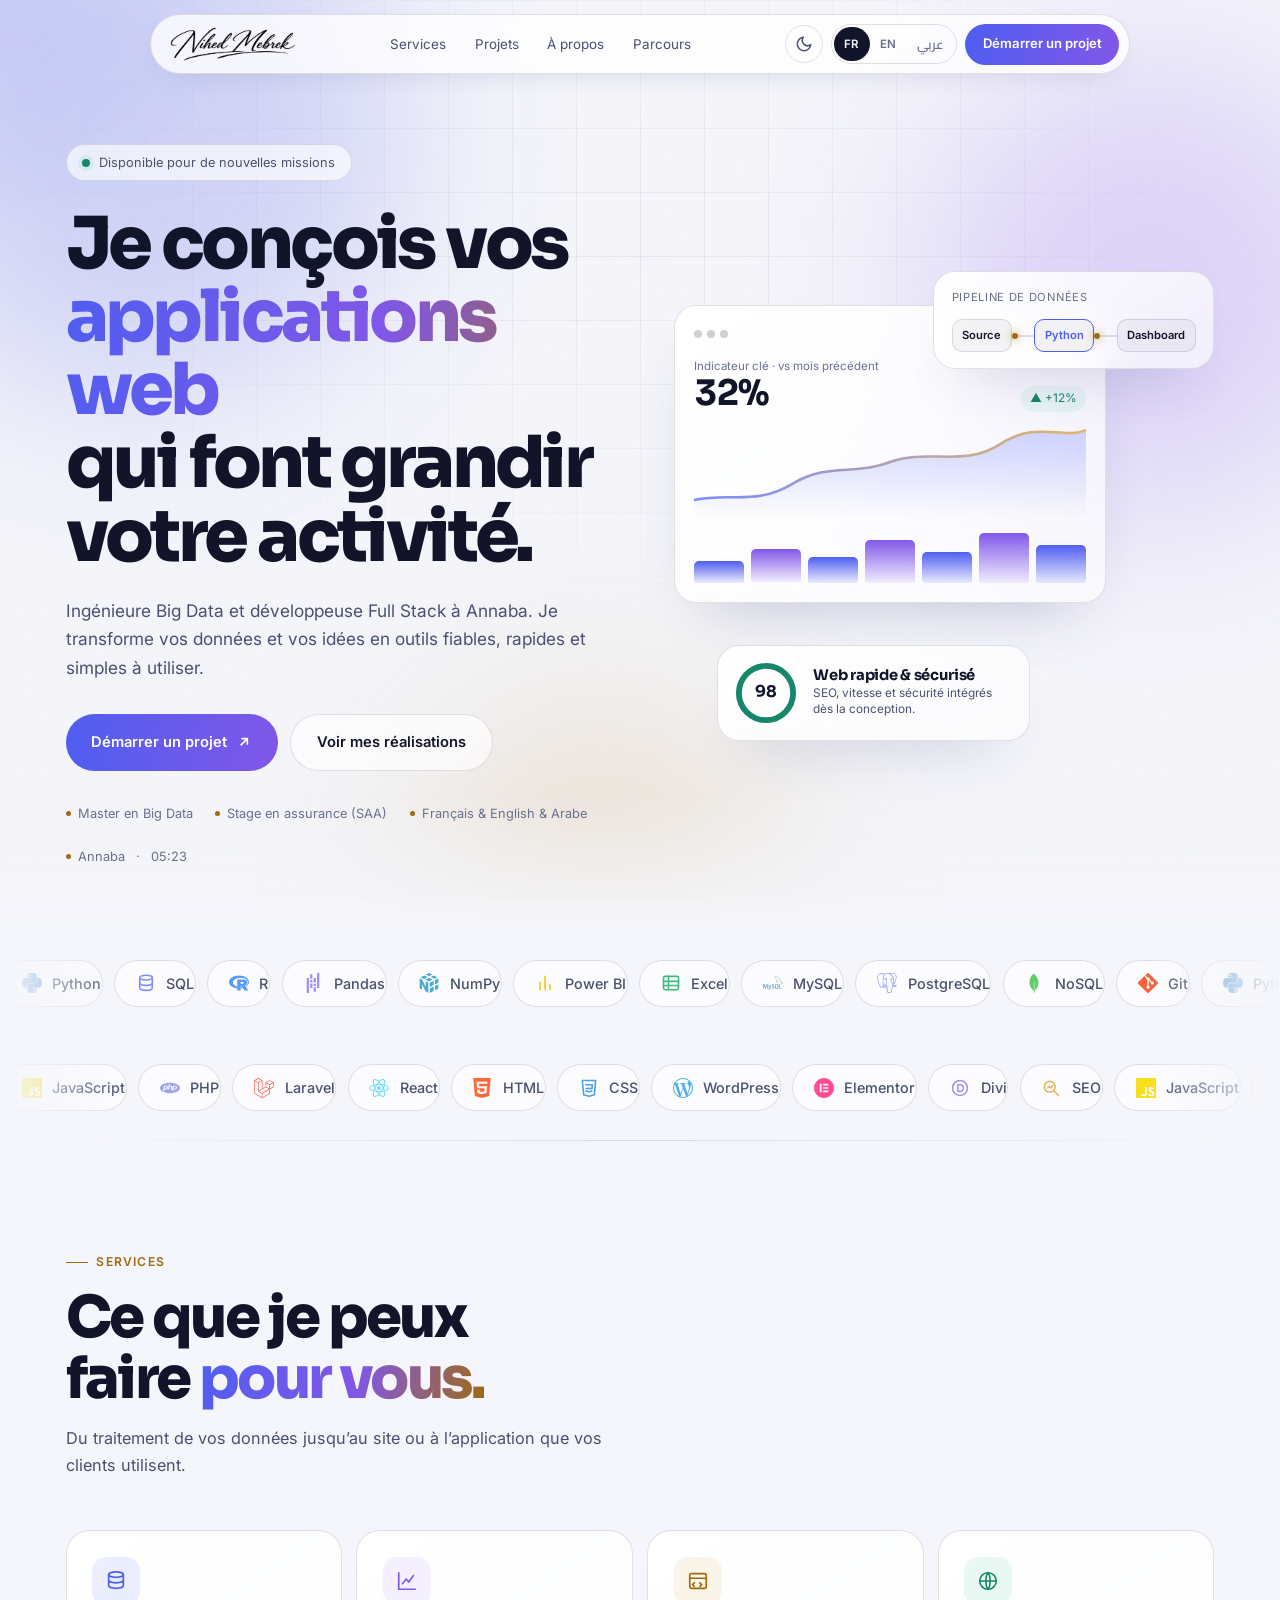
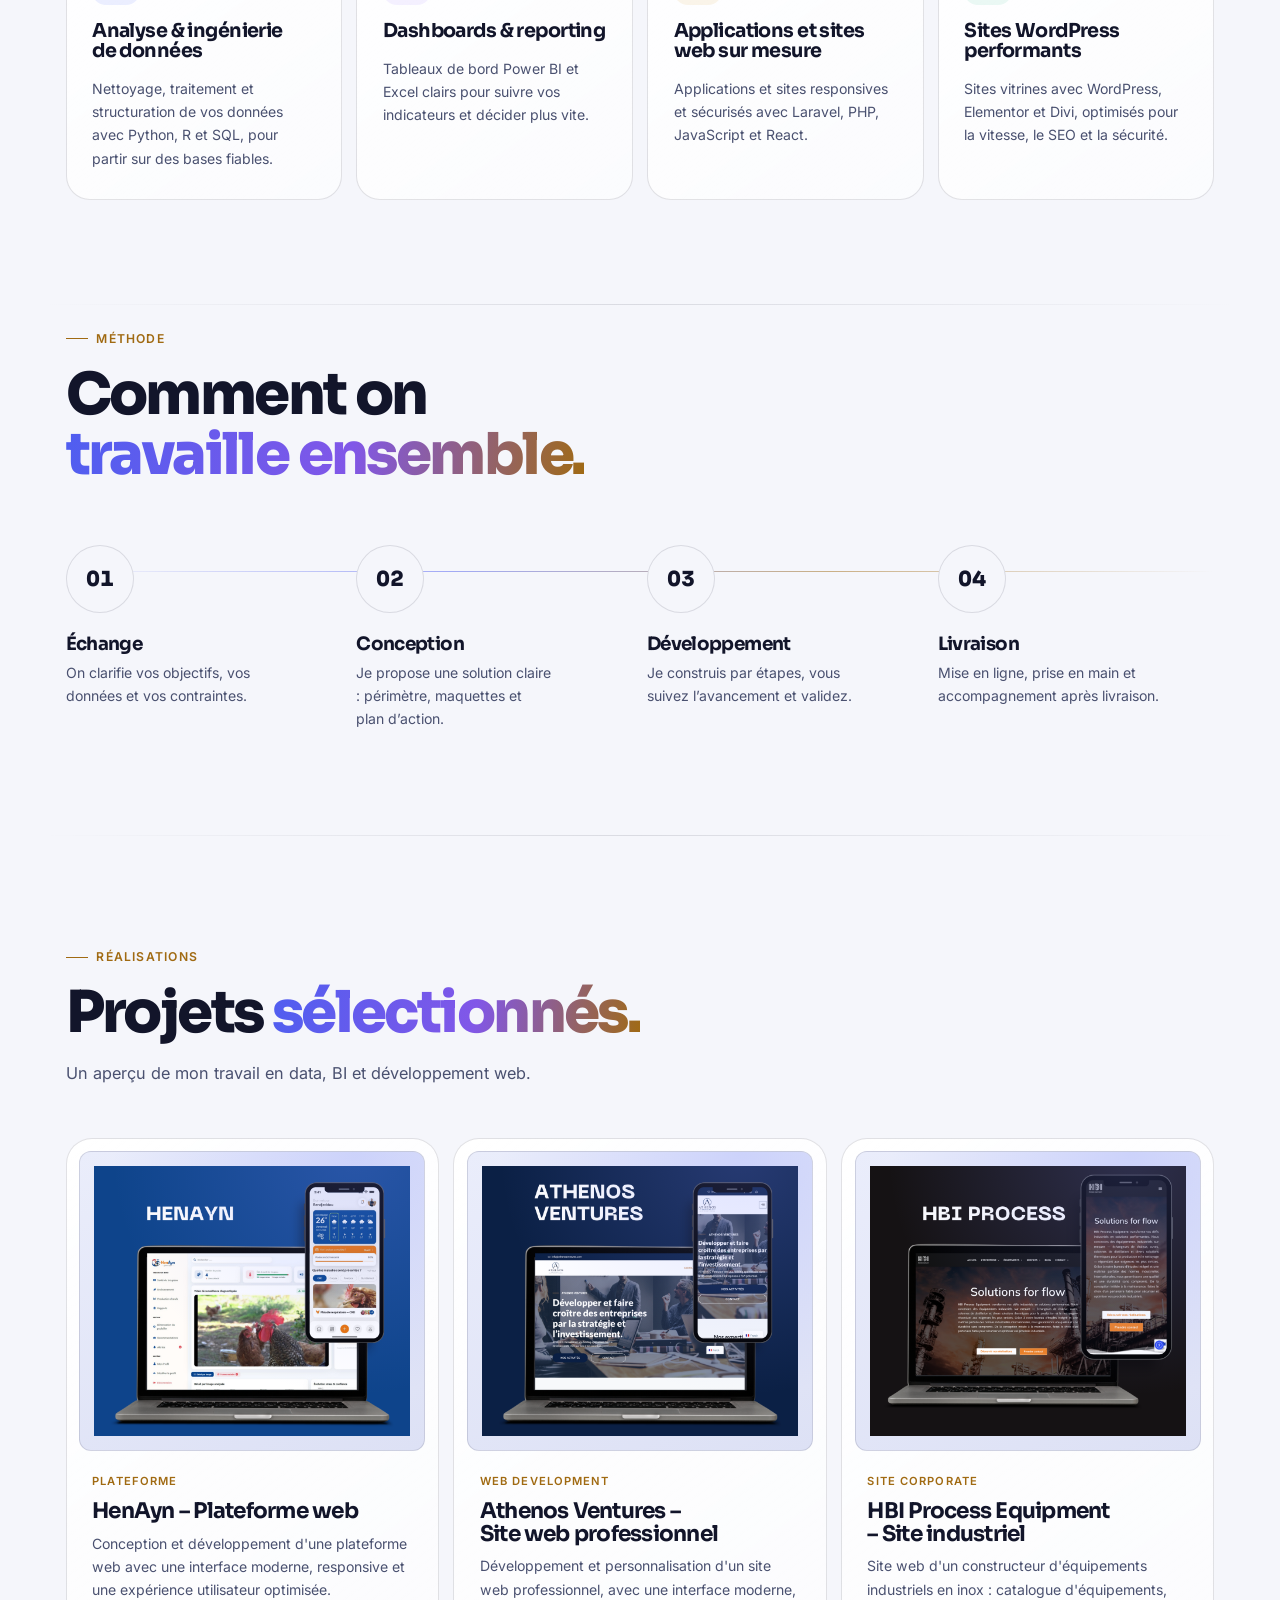
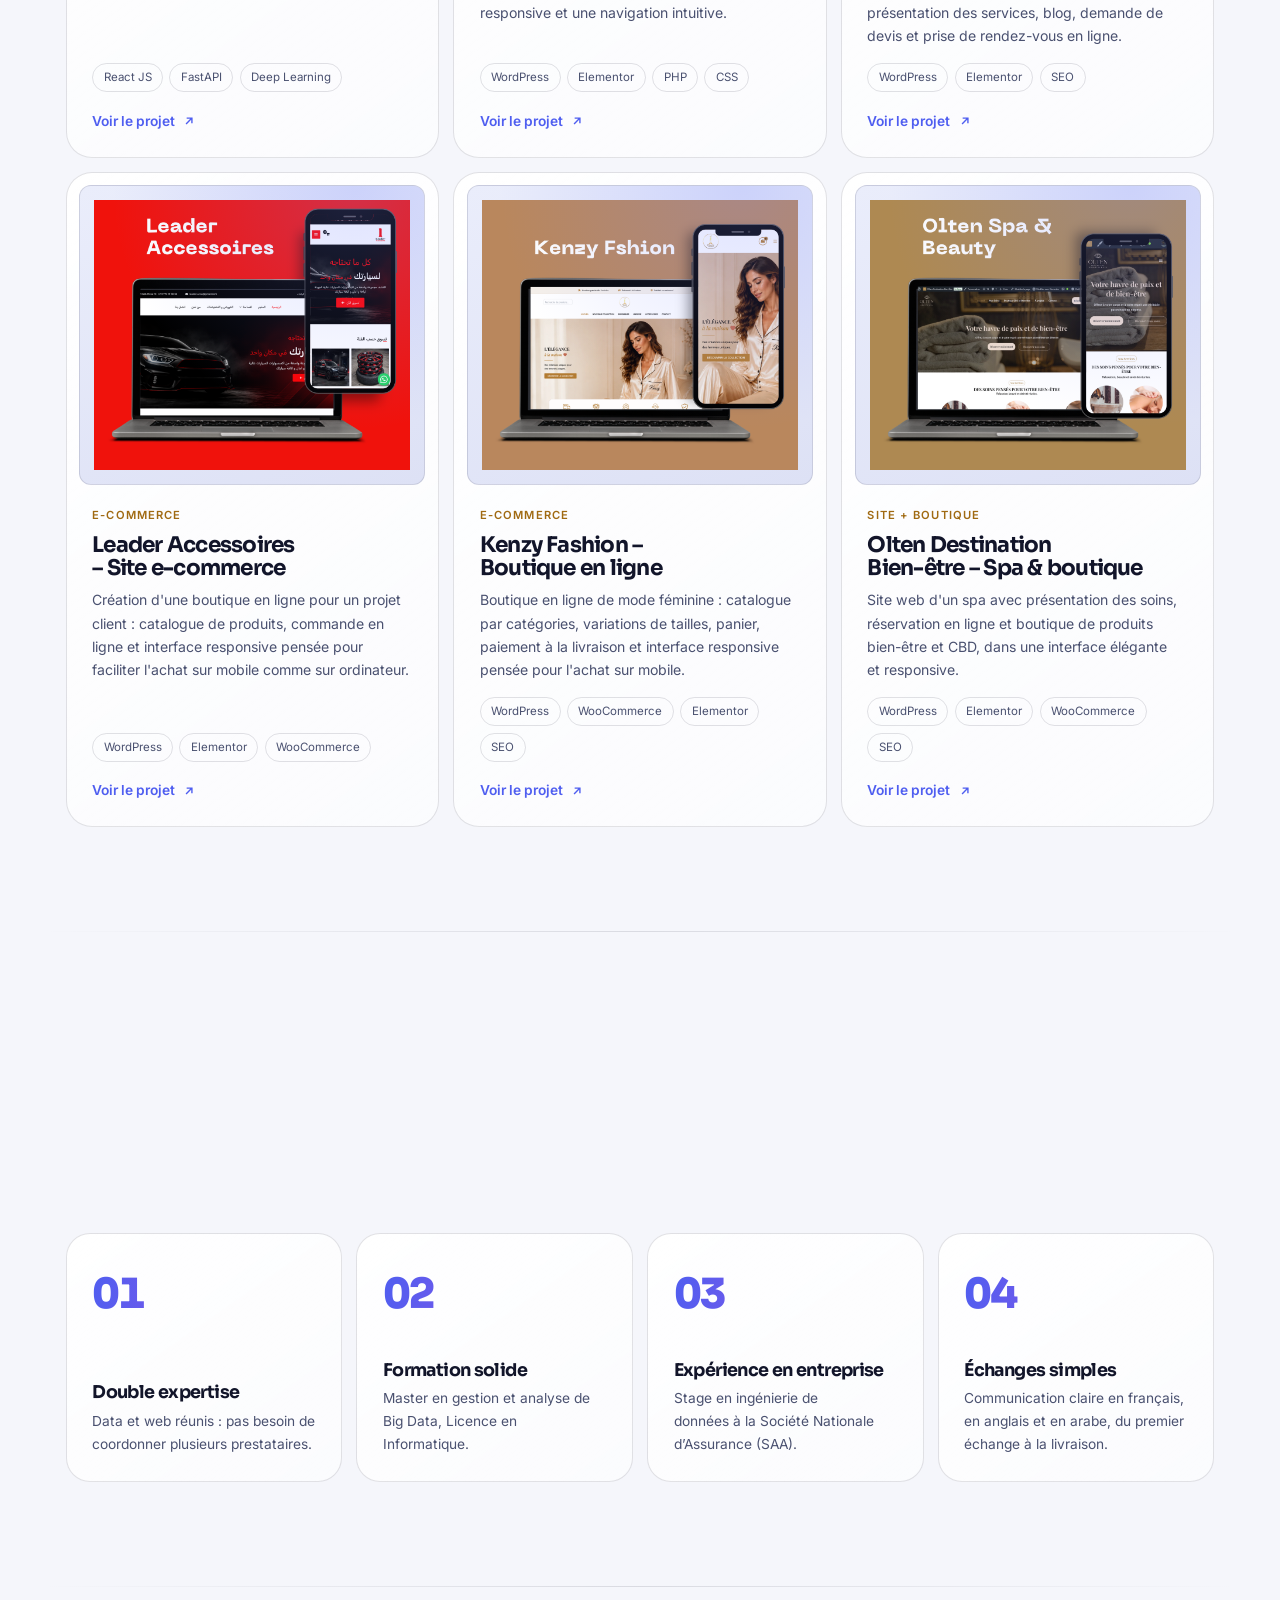
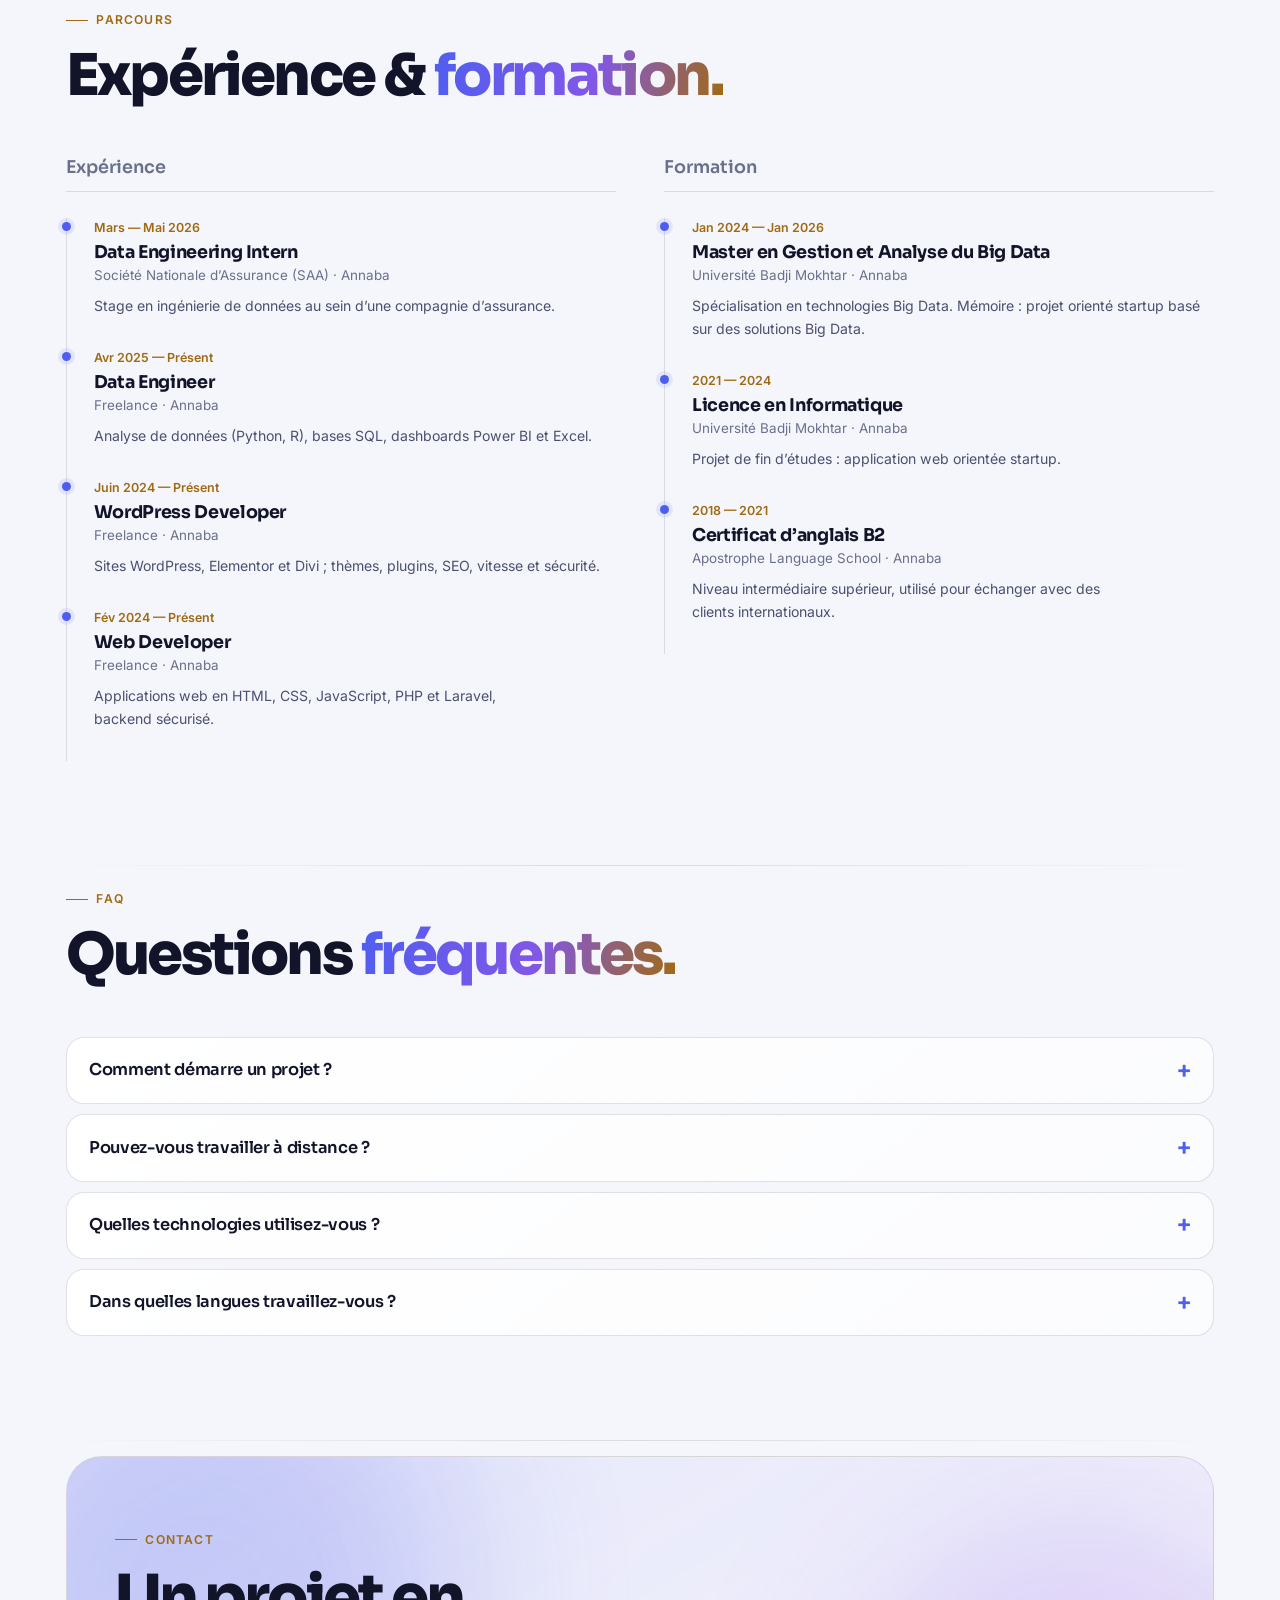
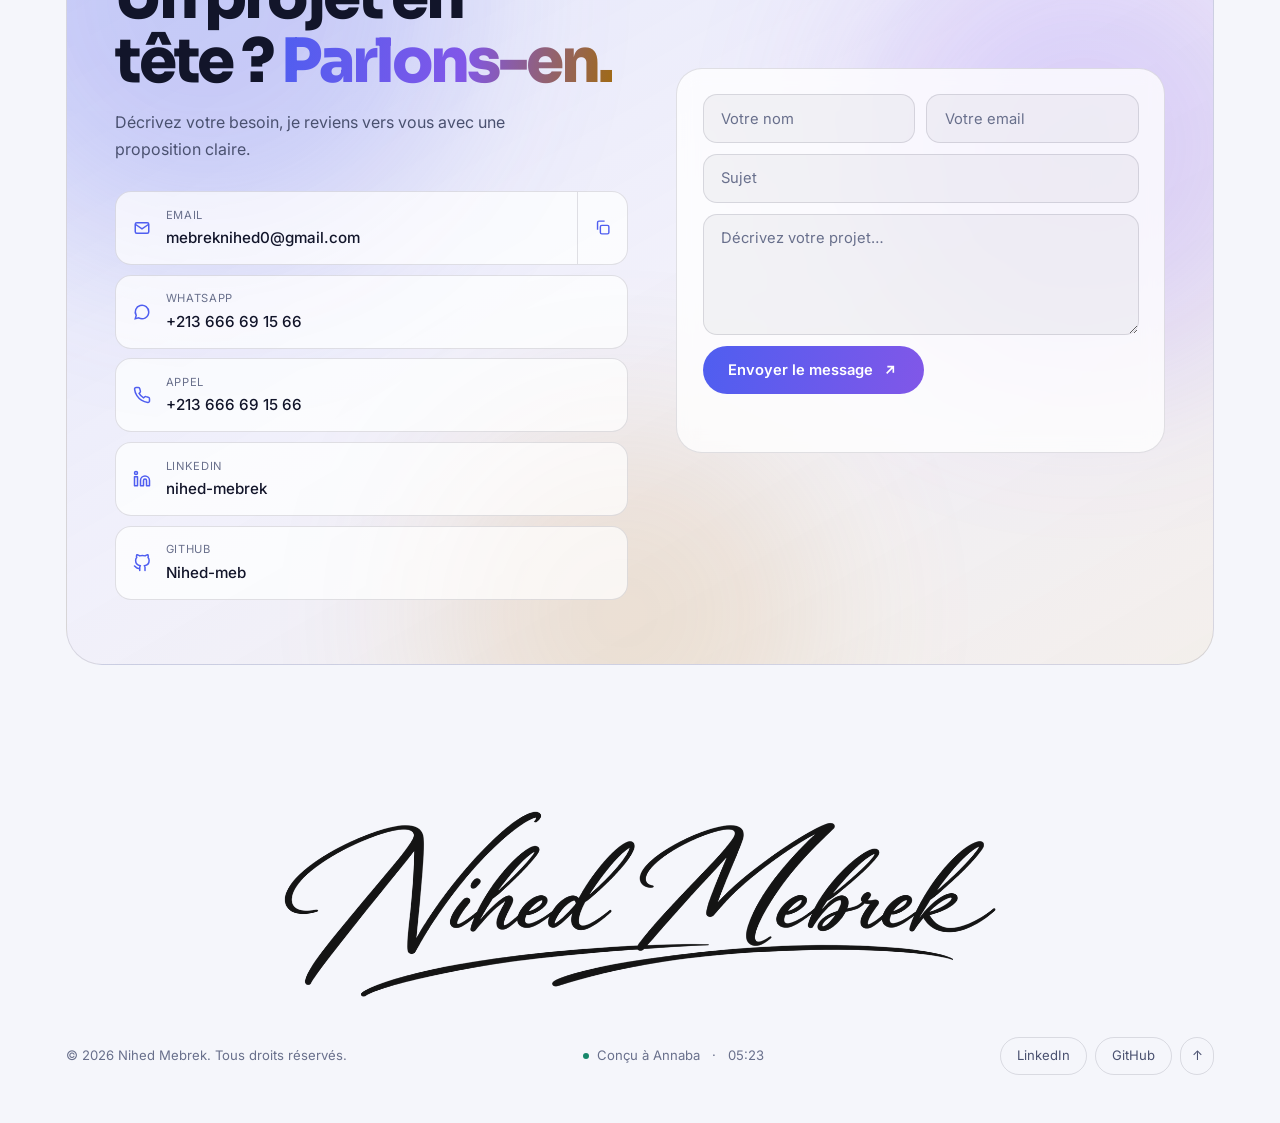
==== commit 0a24d3f0: "update" ====
--- a/portfolio/index.html
+++ b/portfolio/index.html
@@ -18,7 +18,6 @@
 <meta name="author" content="Nihed Mebrek">
 <meta name="keywords" content="Big Data, Data Engineer, Full Stack Developer, WordPress, Laravel, React, Power BI, Python, SQL, Annaba, Algérie, freelance">
 <meta name="robots" content="index, follow, max-image-preview:large">
-
 
 <!-- Open Graph (Facebook, LinkedIn, WhatsApp) -->
 <meta property="og:type" content="website">
@@ -44,7 +43,7 @@
 <meta name="apple-mobile-web-app-title" content="Nihed Mebrek">
 
 <!-- Données structurées -->
-<script type="application/ld+json">{"@context":"https://schema.org","@type":"Person","name":"Nihed Mebrek","url":"https://www.votredomaine.com/","image":"https://www.votredomaine.com/assets/og-image.jpg","jobTitle":"Big Data Engineer & Full Stack Developer","email":"mebreknihed0@gmail.com","telephone":"+213666691566","address":{"@type":"PostalAddress","addressLocality":"Annaba","addressCountry":"DZ"},"alumniOf":"Badji Mokhtar Annaba University","knowsAbout":["Big Data","Python","SQL","Power BI","Laravel","React","WordPress"],"sameAs":["https://www.linkedin.com/in/VOTRE-PROFIL","https://github.com/VOTRE-PSEUDO"]}</script>
+<script type="application/ld+json">{"@context":"https://schema.org","@type":"Person","name":"Nihed Mebrek","url":"https://www.votredomaine.com/","image":"https://www.votredomaine.com/assets/og-image.jpg","jobTitle":"Big Data Engineer & Full Stack Developer","email":"mebreknihed0@gmail.com","telephone":"+213666691566","address":{"@type":"PostalAddress","addressLocality":"Annaba","addressCountry":"DZ"},"alumniOf":"Badji Mokhtar Annaba University","knowsAbout":["Big Data","Python","SQL","Power BI","Laravel","React","WordPress"],"sameAs":["https://www.linkedin.com/in/nihed-mebrek-55a269301/","https://github.com/Nihed-meb"]}</script>
 
 <!-- Polices -->
 <link rel="preconnect" href="https://fonts.googleapis.com">
@@ -109,7 +108,7 @@
           <a href="#contact" class="btn btn-p"><span data-i18n="cta1">Démarrer un projet</span><svg viewBox="0 0 24 24" fill="none" stroke="currentColor" stroke-width="2.4"><path d="M7 17L17 7M8 7h9v9"/></svg></a>
           <a href="#work" class="btn btn-g" data-i18n="cta2">Voir mes réalisations</a>
         </div>
-        <div class="trust"><span data-i18n="tr1">Master en Big Data</span><span data-i18n="tr2">Stage en assurance (SAA)</span><span data-i18n="tr3">Français & English</span><span><span data-i18n="tr4">Annaba</span>&nbsp;·&nbsp;<span class="lt">--:--</span></span></div>
+        <div class="trust"><span data-i18n="tr1">Master en Big Data</span><span data-i18n="tr2">Stage en assurance (SAA)</span><span data-i18n="tr3">Français & English & Arabe</span><span><span data-i18n="tr4">Annaba</span>&nbsp;·&nbsp;<span class="lt">--:--</span></span></div>
       </div>
 
       <div class="stage">
@@ -170,8 +169,8 @@
       </article>
       <article class="svc tilt" data-tilt>
         <div class="ico"><svg viewBox="0 0 24 24" fill="none" stroke="currentColor" stroke-width="1.8" stroke-linecap="round" stroke-linejoin="round"><rect x="3" y="4" width="18" height="16" rx="2"/><path d="M3 9h18M8 14l-2 2 2 2M14 14l2 2-2 2"/></svg></div>
-        <h3 data-i18n="v3t">Applications web sur mesure</h3>
-        <p data-i18n="v3p">Applications responsives et sécurisées avec Laravel, PHP, JavaScript et React.</p>
+        <h3 data-i18n="v3t">Applications et sites web sur mesure</h3>
+        <p data-i18n="v3p">Applications et sites responsives et sécurisés avec Laravel, PHP, JavaScript et React.</p>
       </article>
       <article class="svc tilt" data-tilt>
         <div class="ico"><svg viewBox="0 0 24 24" fill="none" stroke="currentColor" stroke-width="1.8" stroke-linecap="round"><circle cx="12" cy="12" r="9"/><path d="M3 12h18M12 3c3 3 3 15 0 18M12 3c-3 3-3 15 0 18"/></svg></div>
@@ -197,7 +196,6 @@
     </div>
   </div>
 </section>
-
 
 <!-- WORK -->
 <section class="sec" id="work">
@@ -215,28 +213,31 @@
 
     <div class="pg rv">
 
-      <!-- PROJECT 1 : HENAYN -->
+      <!-- PROJECT : HENAYN -->
       <article class="proj tilt" data-tilt>
         <div class="mock project-image">
           <img src="./assets/henayn.png"
-              alt="Projet HenAyn - Platefome Web"
+              alt="Projet HenAyn - Plateforme web"
               loading="lazy">
         </div>
 
         <div class="pb">
           <span class="cat">Plateforme</span>
-          <h3>HenAyn –  plateforme Web</h3>
+          <h3>HenAyn – Plateforme web</h3>
           <p>
             Conception et développement d'une plateforme web avec une interface
             moderne, responsive et une expérience utilisateur optimisée.
           </p>
           <div class="tech">
-            <span>React Js</span>
-            <span>Fast Api</span>
+            <span>React JS</span>
+            <span>FastAPI</span>
             <span>Deep Learning</span>
-            
-          </div>
-          <a href="#" class="more">
+          </div>
+          <!-- TODO : remplacez par le lien du dépôt ou du site de HenAyn, ex. https://github.com/Nihed-meb/NOM-DU-REPO -->
+          <a href="https://github.com/Nihed-meb"
+            class="more"
+            target="_blank"
+            rel="noopener noreferrer">
             <span data-i18n="more">Voir le projet</span>
             <svg viewBox="0 0 24 24" fill="none" stroke="currentColor" stroke-width="2.4">
               <path d="M7 17L17 7M8 7h9v9"/>
@@ -245,40 +246,38 @@
         </div>
       </article>
 
-      
-    <!-- PROJECT : ATHENOS VENTURES -->
-    <article class="proj tilt" data-tilt>
-      <div class="mock project-image">
-        <img src="./assets/athenos-ventures.png"
-            alt="Athenos Ventures - Site web professionnel"
-            loading="lazy">
-      </div>
-
-      <div class="pb">
-        <span class="cat">Web Development</span>
-        <h3>Athenos Ventures – Site web professionnel</h3>
-        <p>
-          Développement et personnalisation d'un site web professionnel,
-          avec une interface moderne, responsive et une navigation intuitive.
-        </p>
-        <div class="tech">
-          <span>WordPress</span>
-          <span>Elementor</span>
-          <span>PHP</span>
-          <span>CSS</span>
-        </div>
-        <a href="https://www.athenosventures.com/"
-          class="more"
-          target="_blank"
-          rel="noopener noreferrer">
-          <span data-i18n="more">Voir le projet</span>
-          <svg viewBox="0 0 24 24" fill="none"
-              stroke="currentColor" stroke-width="2.4">
-            <path d="M7 17L17 7M8 7h9v9"/>
-          </svg>
-        </a>
-      </div>
-    </article>
+      <!-- PROJECT : ATHENOS VENTURES -->
+      <article class="proj tilt" data-tilt>
+        <div class="mock project-image">
+          <img src="./assets/athenos-ventures.png"
+              alt="Athenos Ventures - Site web professionnel"
+              loading="lazy">
+        </div>
+
+        <div class="pb">
+          <span class="cat">Web Development</span>
+          <h3>Athenos Ventures – Site web professionnel</h3>
+          <p>
+            Développement et personnalisation d'un site web professionnel,
+            avec une interface moderne, responsive et une navigation intuitive.
+          </p>
+          <div class="tech">
+            <span>WordPress</span>
+            <span>Elementor</span>
+            <span>PHP</span>
+            <span>CSS</span>
+          </div>
+          <a href="https://www.athenosventures.com/"
+            class="more"
+            target="_blank"
+            rel="noopener noreferrer">
+            <span data-i18n="more">Voir le projet</span>
+            <svg viewBox="0 0 24 24" fill="none" stroke="currentColor" stroke-width="2.4">
+              <path d="M7 17L17 7M8 7h9v9"/>
+            </svg>
+          </a>
+        </div>
+      </article>
 
       <!-- PROJECT : HBI PROCESS EQUIPMENT -->
       <article class="proj tilt" data-tilt>
@@ -313,11 +312,11 @@
         </div>
       </article>
 
-      <!-- PROJECT 3 : Ecommerce -->
+      <!-- PROJECT : LEADER ACCESSOIRES -->
       <article class="proj tilt" data-tilt>
         <div class="mock project-image">
           <img src="./assets/leaderaccessoire.png"
-               alt="Leader accessoires"
+               alt="Leader Accessoires - Site e-commerce"
                loading="lazy">
         </div>
         <div class="pb">
@@ -325,15 +324,18 @@
           <h3 data-i18n="p3t">Leader Accessoires – Site e-commerce</h3>
           <p data-i18n="p3p">
             Création d'une boutique en ligne pour un projet client : catalogue
-            de produits,commande en ligne et interface responsive
+            de produits, commande en ligne et interface responsive
             pensée pour faciliter l'achat sur mobile comme sur ordinateur.
           </p>
           <div class="tech">
-            <span>Wordpress</span>
+            <span>WordPress</span>
             <span>Elementor</span>
-            <span>Woocommerce</span>
-          </div>
-          <a href="https://leaderaccessoires.com/" class="more">
+            <span>WooCommerce</span>
+          </div>
+          <a href="https://leaderaccessoires.com/"
+            class="more"
+            target="_blank"
+            rel="noopener noreferrer">
             <span data-i18n="more">Voir le projet</span>
             <svg viewBox="0 0 24 24" fill="none" stroke="currentColor" stroke-width="2.4">
               <path d="M7 17L17 7M8 7h9v9"/>
@@ -375,6 +377,7 @@
           </a>
         </div>
       </article>
+
       <!-- PROJECT : OLTEN DESTINATION BIEN-ÊTRE -->
       <article class="proj tilt" data-tilt>
         <div class="mock project-image">
@@ -413,7 +416,6 @@
   </div>
 </section>
 
-
 <!-- WHY / ABOUT -->
 <section class="sec" id="about" style="padding-top:1rem;">
   <div class="wrap">
@@ -426,7 +428,7 @@
       <div class="wy tilt" data-tilt><i class="grad">01</i><div><h3 data-i18n="w1t">Double expertise</h3><p data-i18n="w1p">Data et web réunis : pas besoin de coordonner plusieurs prestataires.</p></div></div>
       <div class="wy tilt" data-tilt><i class="grad">02</i><div><h3 data-i18n="w2t">Formation solide</h3><p data-i18n="w2p">Master en gestion et analyse de Big Data, Licence en Informatique.</p></div></div>
       <div class="wy tilt" data-tilt><i class="grad">03</i><div><h3 data-i18n="w3t">Expérience en entreprise</h3><p data-i18n="w3p">Stage en ingénierie de données à la Société Nationale d’Assurance (SAA).</p></div></div>
-      <div class="wy tilt" data-tilt><i class="grad">04</i><div><h3 data-i18n="w4t">Échanges simples</h3><p data-i18n="w4p">Communication claire en français et en anglais, du premier échange à la livraison.</p></div></div>
+      <div class="wy tilt" data-tilt><i class="grad">04</i><div><h3 data-i18n="w4t">Échanges simples</h3><p data-i18n="w4p">Communication claire en français, en anglais et en arabe, du premier échange à la livraison.</p></div></div>
     </div>
   </div>
 </section>
@@ -467,7 +469,7 @@
       <details class="faq-i"><summary data-i18n="q1">Comment démarre un projet ?</summary><p data-i18n="a1">Par un échange pour comprendre votre besoin, vos données et vos contraintes. Ensuite je vous propose une solution claire et un plan d’action.</p></details>
       <details class="faq-i"><summary data-i18n="q2">Pouvez-vous travailler à distance ?</summary><p data-i18n="a2">Oui. Je suis basée à Annaba et je peux échanger par email, WhatsApp ou appel avec des clients où qu’ils soient.</p></details>
       <details class="faq-i"><summary data-i18n="q3">Quelles technologies utilisez-vous ?</summary><p data-i18n="a3">Python, R, SQL et Power BI pour la data ; Laravel, PHP, JavaScript, React et WordPress pour le web.</p></details>
-      <details class="faq-i"><summary data-i18n="q4">Dans quelles langues travaillez-vous ?</summary><p data-i18n="a4">En français et en anglais.</p></details>
+      <details class="faq-i"><summary data-i18n="q4">Dans quelles langues travaillez-vous ?</summary><p data-i18n="a4">En français, en anglais et en arabe.</p></details>
     </div>
   </div>
 </section>
@@ -486,6 +488,8 @@
             <div class="way em"><a class="wl" href="mailto:mebreknihed0@gmail.com"><svg viewBox="0 0 24 24" fill="none" stroke="currentColor" stroke-width="2"><rect x="3" y="5" width="18" height="14" rx="2"/><path d="M3 7l9 6 9-6"/></svg><div><small>Email</small><span dir="ltr">mebreknihed0@gmail.com</span></div></a><button type="button" class="cp" id="copyMail" data-i18n-aria="copyL" aria-label="Copier l’email"><svg viewBox="0 0 24 24" fill="none" stroke="currentColor" stroke-width="2"><rect x="9" y="9" width="12" height="12" rx="2"/><path d="M5 15V5a2 2 0 0 1 2-2h8"/></svg></button></div>
             <a class="way" href="https://wa.me/213666691566" target="_blank" rel="noopener"><svg viewBox="0 0 24 24" fill="none" stroke="currentColor" stroke-width="2"><path d="M21 12a9 9 0 0 1-13.4 7.8L3 21l1.3-4.4A9 9 0 1 1 21 12z"/></svg><div><small>WhatsApp</small><span dir="ltr">+213 666 69 15 66</span></div></a>
             <a class="way" href="tel:+213666691566"><svg viewBox="0 0 24 24" fill="none" stroke="currentColor" stroke-width="2"><path d="M22 16.9v3a2 2 0 0 1-2.2 2 19.8 19.8 0 0 1-8.6-3 19.5 19.5 0 0 1-6-6A19.8 19.8 0 0 1 2.1 4.2 2 2 0 0 1 4.1 2h3a2 2 0 0 1 2 1.7c.1 1 .4 1.9.7 2.8a2 2 0 0 1-.5 2.1L8.1 9.9a16 16 0 0 0 6 6l1.3-1.3a2 2 0 0 1 2.1-.4c.9.3 1.8.6 2.8.7a2 2 0 0 1 1.7 2z"/></svg><div><small data-i18n="call">Appel</small><span dir="ltr">+213 666 69 15 66</span></div></a>
+            <a class="way" href="https://www.linkedin.com/in/nihed-mebrek-55a269301/" target="_blank" rel="noopener noreferrer"><svg viewBox="0 0 24 24" fill="none" stroke="currentColor" stroke-width="2" stroke-linecap="round" stroke-linejoin="round"><path d="M16 8a6 6 0 0 1 6 6v7h-4v-7a2 2 0 0 0-4 0v7h-4v-7a6 6 0 0 1 6-6z"/><rect x="2" y="9" width="4" height="12"/><circle cx="4" cy="4" r="2"/></svg><div><small>LinkedIn</small><span dir="ltr">nihed-mebrek</span></div></a>
+            <a class="way" href="https://github.com/Nihed-meb" target="_blank" rel="noopener noreferrer"><svg viewBox="0 0 24 24" fill="none" stroke="currentColor" stroke-width="2" stroke-linecap="round" stroke-linejoin="round"><path d="M9 19c-5 1.5-5-2.5-7-3m14 6v-3.9a3.4 3.4 0 0 0-.9-2.6c3.1-.4 6.4-1.5 6.4-7A5.4 5.4 0 0 0 20 4.8 5 5 0 0 0 19.9 1S18.7.7 16 2.5a13.4 13.4 0 0 0-7 0C6.3.7 5.1 1 5.1 1A5 5 0 0 0 5 4.8a5.4 5.4 0 0 0-1.5 3.8c0 5.4 3.3 6.5 6.4 7a3.4 3.4 0 0 0-.9 2.6V22"/></svg><div><small>GitHub</small><span dir="ltr">Nihed-meb</span></div></a>
           </div>
         </div>
         <form id="form">
@@ -502,7 +506,7 @@
 
 <footer><div class="wrap">
   <img class="wm-sig" src="assets/signature.png" alt="Nihed Mebrek" width="760" height="205" loading="lazy">
-  <div class="foot"><span data-i18n="copy">© 2026 Nihed Mebrek. Tous droits réservés.</span><span class="madein"><span data-i18n="made">Conçu à Annaba</span>&nbsp;·&nbsp;<span class="lt">--:--</span></span><div class="soc"><a href="#">LinkedIn</a><a href="#">GitHub</a><a href="#top" class="top" data-i18n-aria="topL" aria-label="Retour en haut">↑</a></div></div>
+  <div class="foot"><span data-i18n="copy">© 2026 Nihed Mebrek. Tous droits réservés.</span><span class="madein"><span data-i18n="made">Conçu à Annaba</span>&nbsp;·&nbsp;<span class="lt">--:--</span></span><div class="soc"><a href="https://www.linkedin.com/in/nihed-mebrek-55a269301/" target="_blank" rel="noopener noreferrer">LinkedIn</a><a href="https://github.com/Nihed-meb" target="_blank" rel="noopener noreferrer">GitHub</a><a href="#top" class="top" data-i18n-aria="topL" aria-label="Retour en haut">↑</a></div></div>
 </div></footer>
 <div class="toast" id="toast" role="status" aria-live="polite"></div>
 
@@ -510,4 +514,4 @@
 
 <script src="js/main.js"></script>
 </body>
-</html>
+</html>
